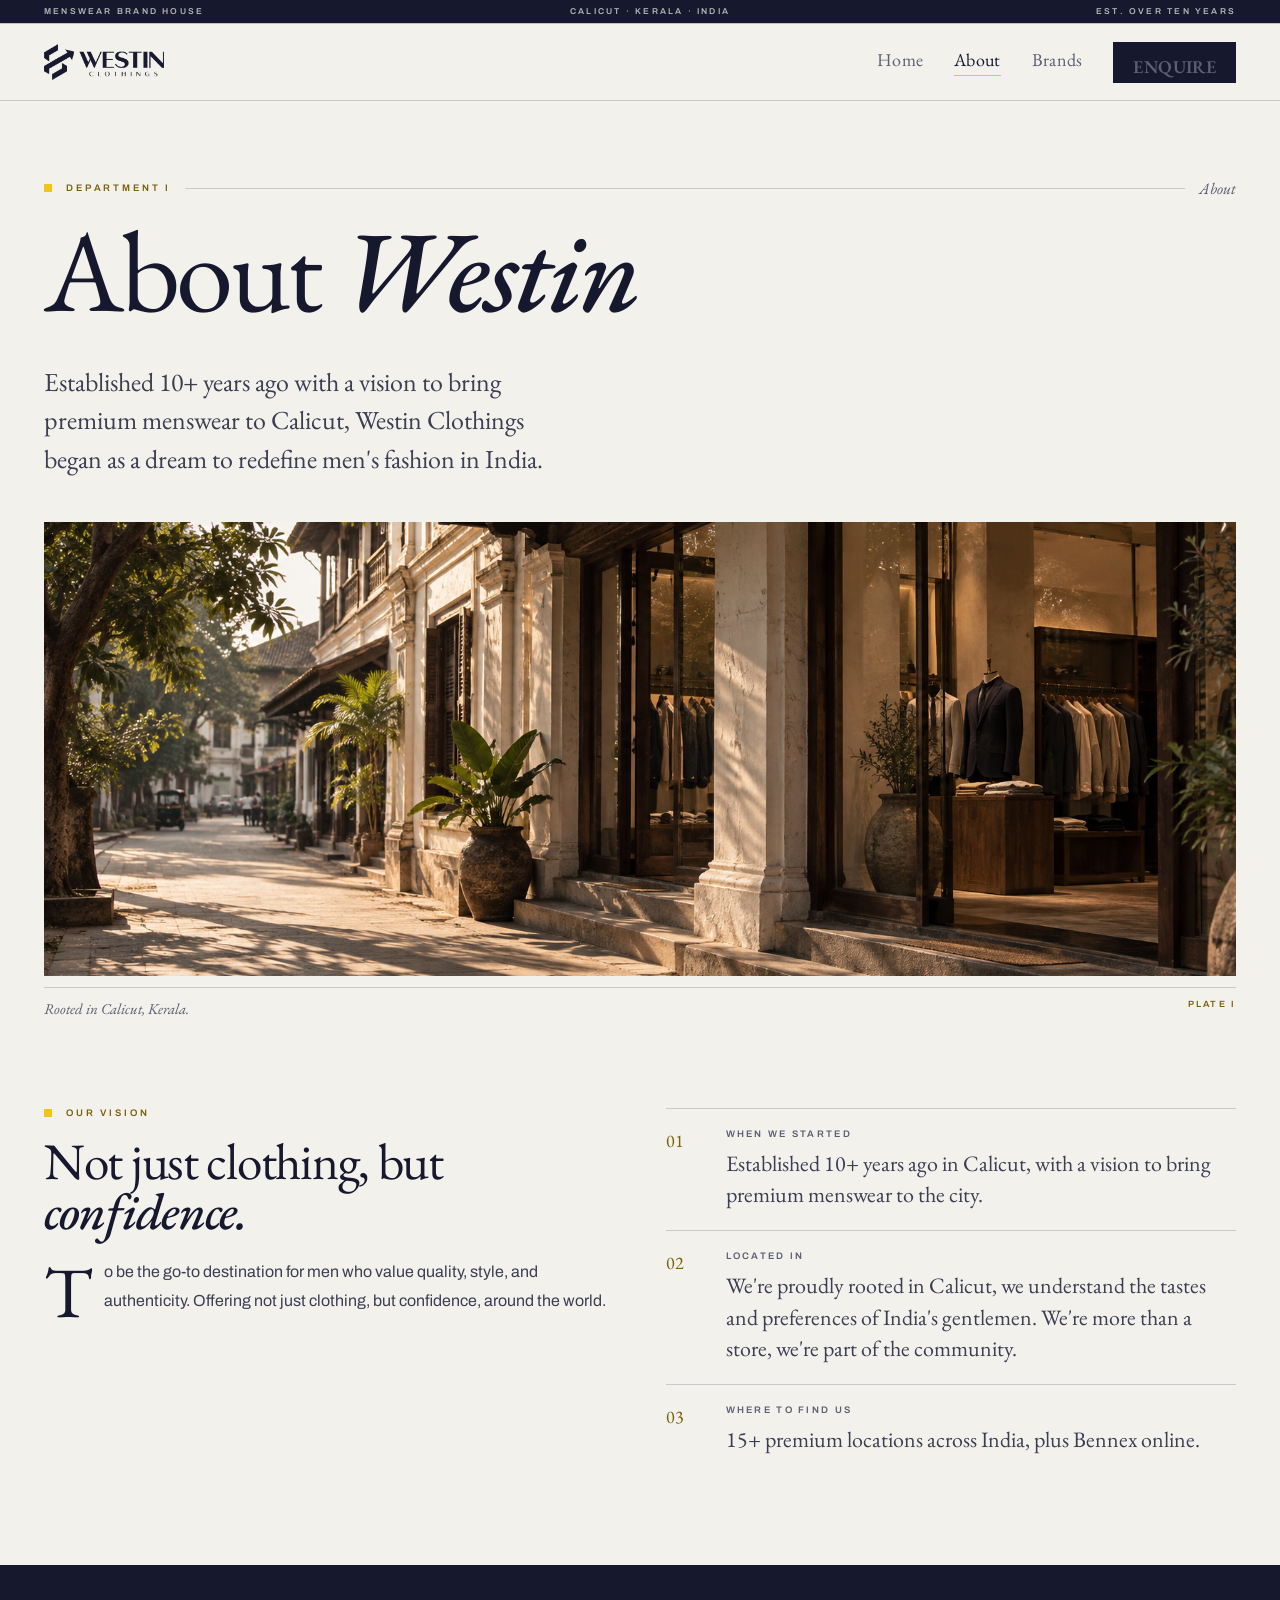
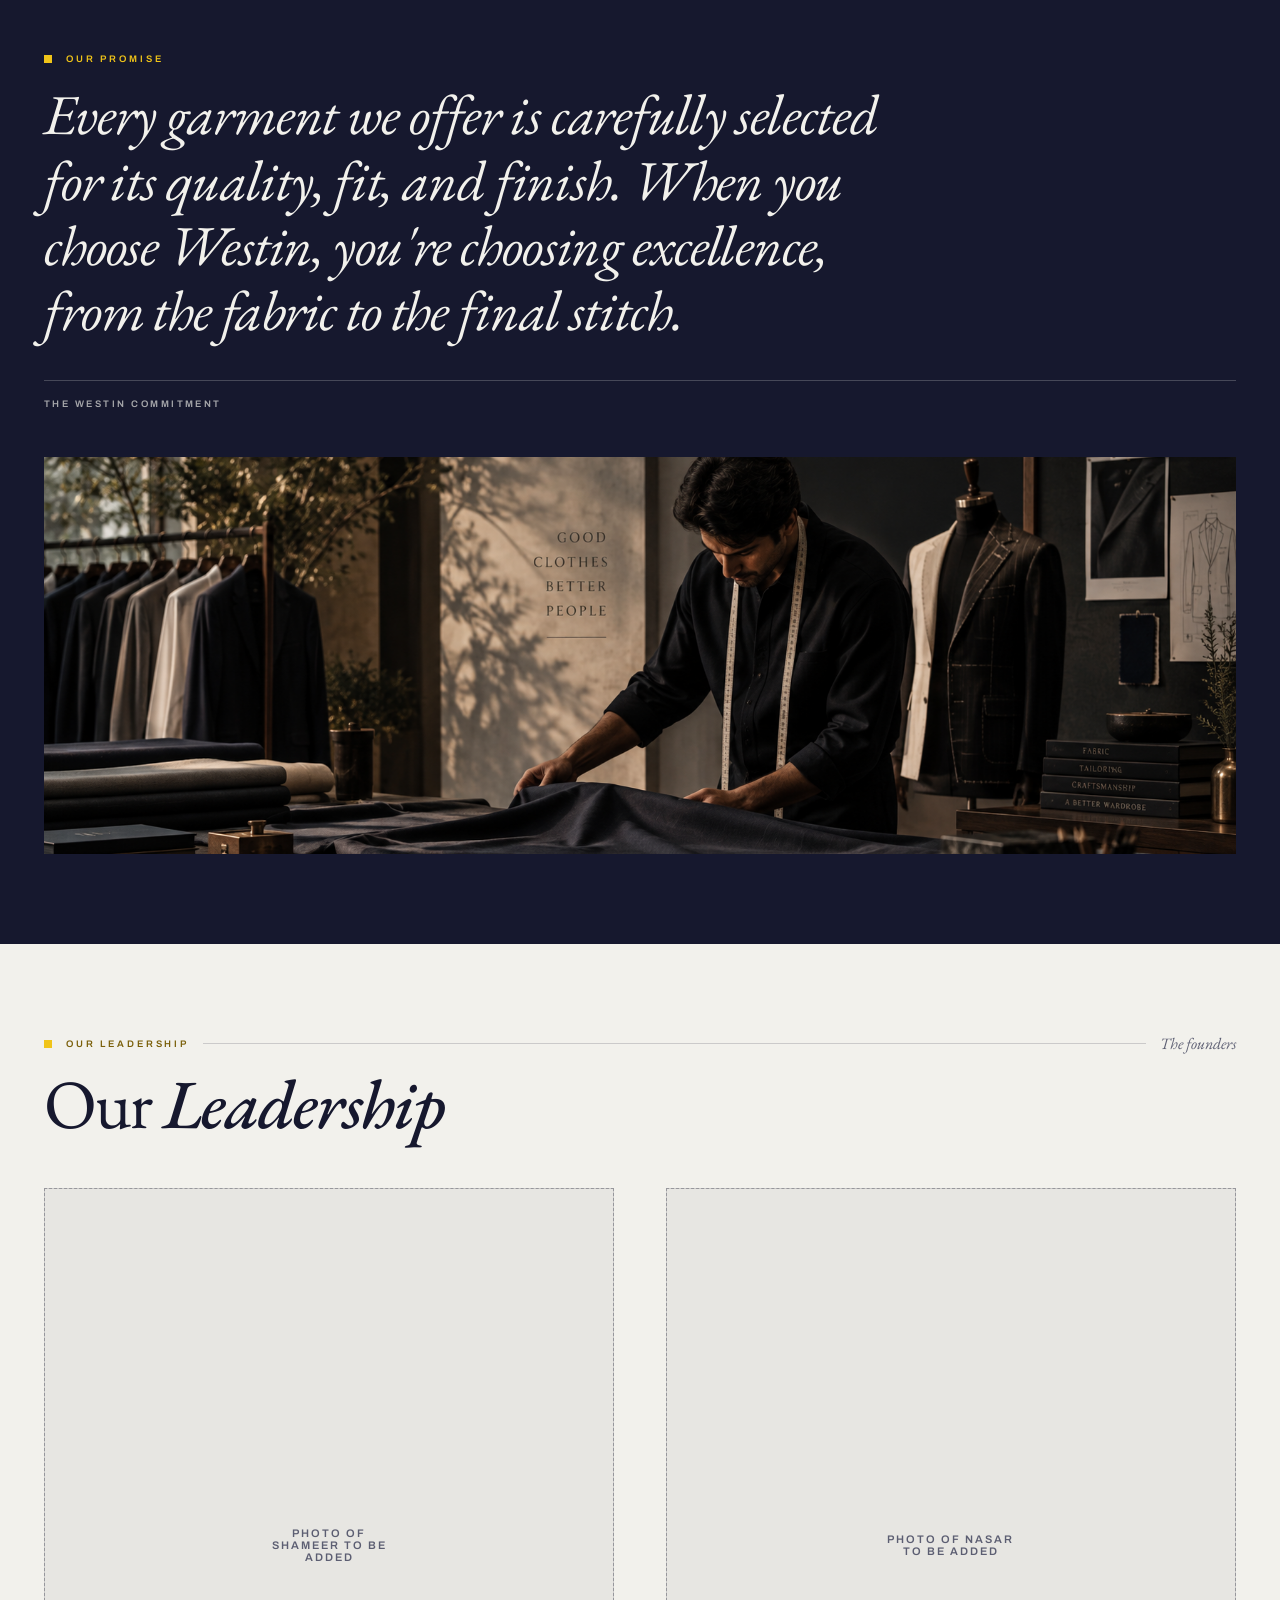
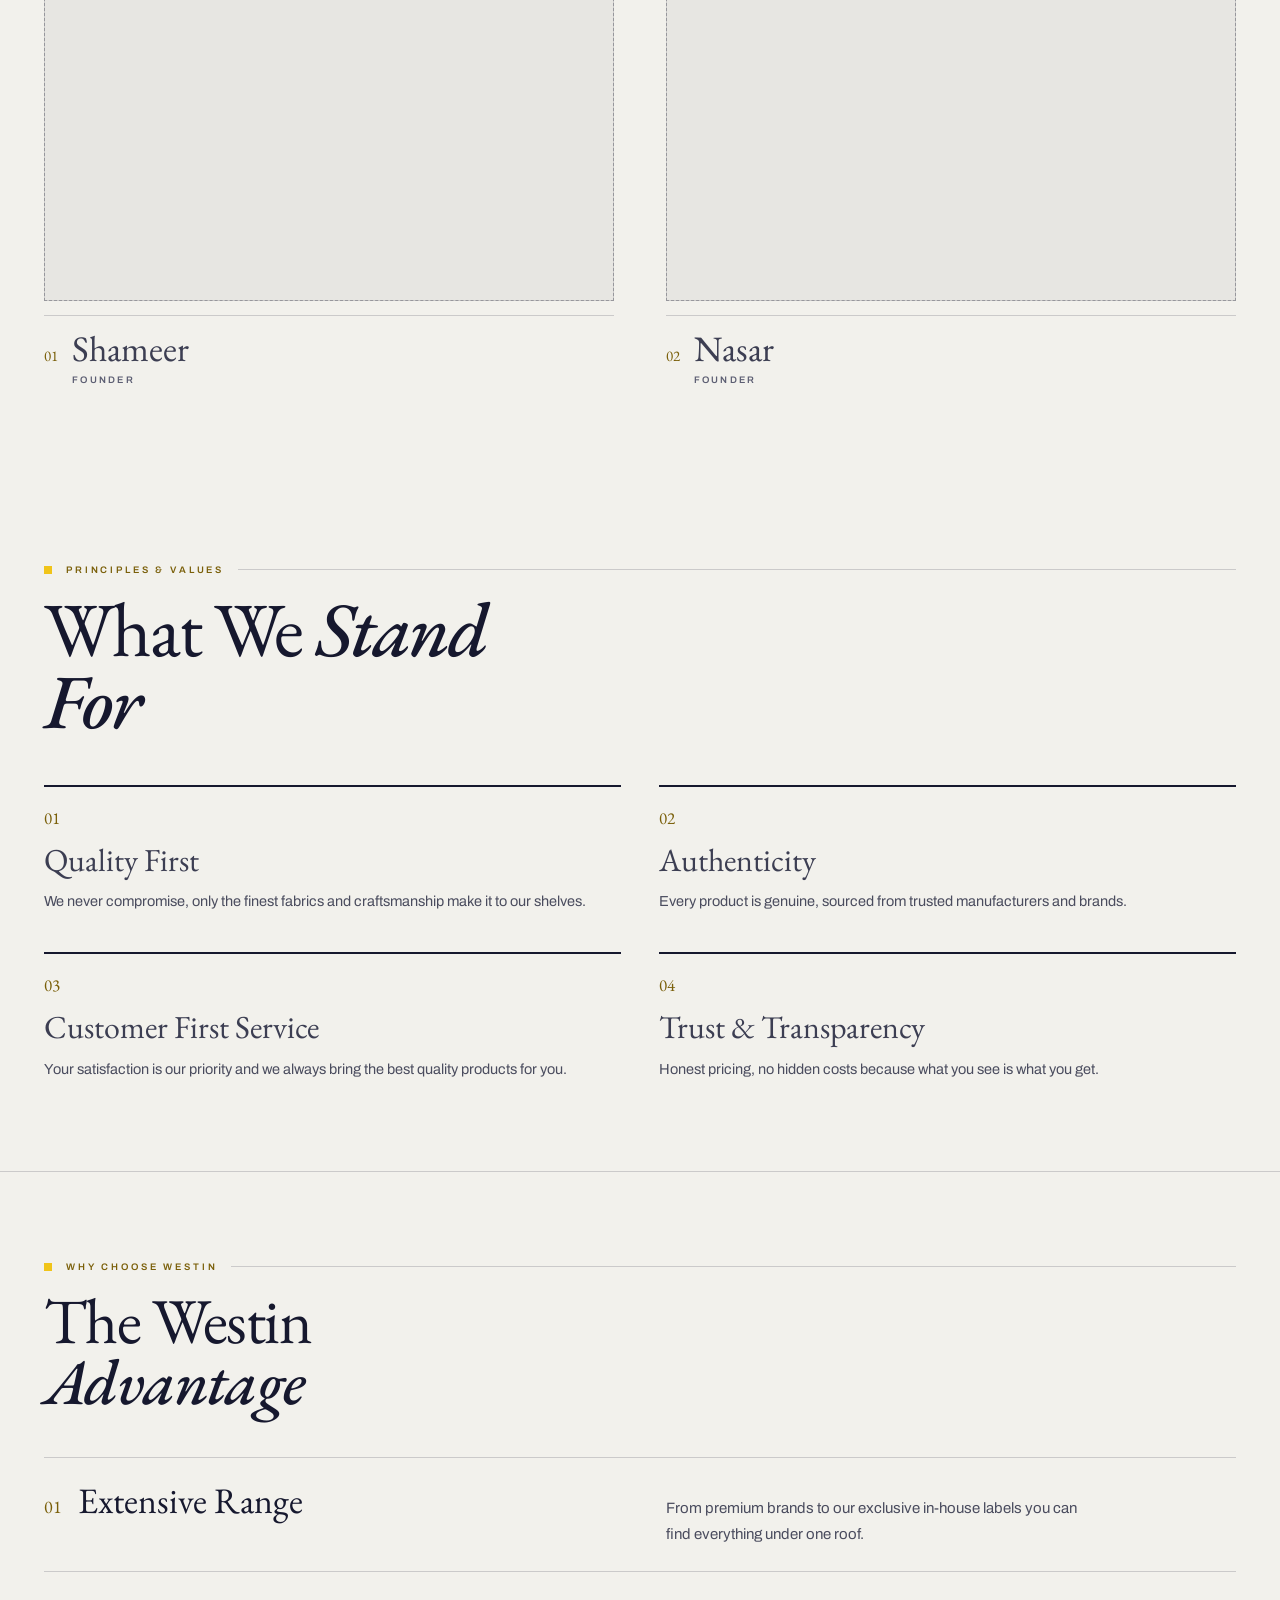
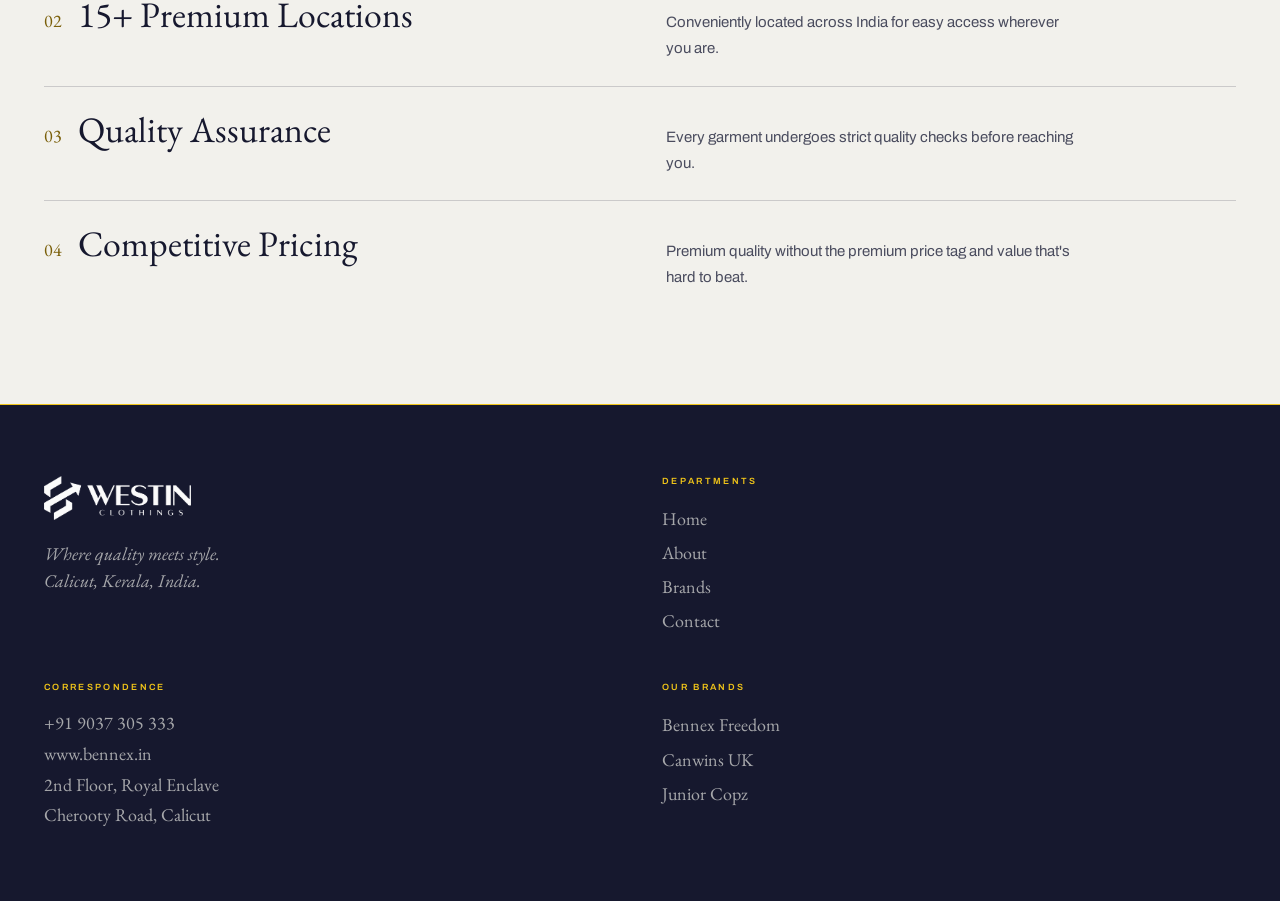
==== about.html @ 2c64628e "Remove duplicate Contact nav link and fix Enquire button alignment Contact and Enquire pointed to th" ====
<!DOCTYPE html>
<html lang="en">
<head>
<meta charset="utf-8">
<meta name="viewport" content="width=device-width, initial-scale=1">
<title>About Westin Clothings — Ten Years of Premium Menswear in Calicut</title>
<meta name="description" content="Established over ten years ago in Calicut, Westin Clothings brings premium menswear to India — our vision, our promise and the principles we stand for.">
<meta name="robots" content="index, follow">
<meta name="author" content="Westin Clothings">
<meta name="theme-color" content="#16182E">
<link rel="canonical" href="https://www.westinclothings.com/about.html">
<meta property="og:type" content="website">
<meta property="og:site_name" content="Westin Clothings">
<meta property="og:title" content="About Westin Clothings — Ten Years of Premium Menswear in Calicut">
<meta property="og:description" content="Established over ten years ago in Calicut, Westin Clothings brings premium menswear to India — our vision, our promise and the principles we stand for.">
<meta property="og:image" content="assets/about-hero-storefront.png">
<meta property="og:image:alt" content="The Westin Clothings storefront in Calicut">
<meta property="og:url" content="https://www.westinclothings.com/about.html">
<meta property="og:locale" content="en_IN">
<meta name="twitter:card" content="summary_large_image">
<meta name="twitter:title" content="About Westin Clothings — Ten Years of Premium Menswear in Calicut">
<meta name="twitter:description" content="Established over ten years ago in Calicut, Westin Clothings brings premium menswear to India — our vision, our promise and the principles we stand for.">
<meta name="twitter:image" content="assets/about-hero-storefront.png">
<script type="application/ld+json">
{
  "@context": "https://schema.org",
  "@type": "Organization",
  "name": "Westin Clothings",
  "description": "Menswear brand house in Calicut, Kerala. Distributes renowned labels and designs its own in-house brands, sold through premium retail counters across India.",
  "slogan": "Where quality meets style.",
  "url": "https://www.westinclothings.com/",
  "telephone": "+91-9037-305-333",
  "areaServed": "IN",
  "address": [
    {
      "@type": "PostalAddress",
      "streetAddress": "2nd Floor, Royal Enclave, Kurial Line, Cherooty Road",
      "addressLocality": "Calicut",
      "addressRegion": "Kerala",
      "addressCountry": "IN"
    },
    {
      "@type": "PostalAddress",
      "streetAddress": "Bennex club inc, Master mind 3, Royal palm, Arey colony",
      "addressLocality": "Mumbai",
      "addressCountry": "IN"
    }
  ],
  "brand": [
    { "@type": "Brand", "name": "Bennex Freedom" },
    { "@type": "Brand", "name": "Canwins UK" },
    { "@type": "Brand", "name": "Junior Copz" }
  ],
  "sameAs": ["https://www.bennex.in"]
}
</script>
<link rel="preconnect" href="https://fonts.googleapis.com">
<link rel="preconnect" href="https://fonts.gstatic.com" crossorigin>
<link href="https://fonts.googleapis.com/css2?family=EB+Garamond:ital,wght@0,400;0,500;0,600;1,400;1,500&family=Archivo:wght@400;500;600&display=swap" rel="stylesheet">
<link rel="stylesheet" href="css/style.css">
</head>
<body>

<header class="site-header">
  <div class="runhead">
    <div class="runhead-row">
      <span>Menswear Brand House</span>
      <span class="runhead-second">Calicut · Kerala · India</span>
      <span class="runhead-third">Est. Over Ten Years</span>
    </div>
  </div>
  <div class="nav-row">
    <a class="brand-mark" href="index.html" aria-label="Westin Clothings home">
      <img src="assets/westin-logo-lockup-navy.png" alt="Westin Clothings">
    </a>
    <nav class="nav-wide" aria-label="Primary">
      <a href="index.html">Home</a>
      <a href="about.html" aria-current="page">About</a>
      <a href="brands.html">Brands</a>
      <a class="btn-enquire" href="contact.html">Enquire</a>
    </nav>
    <button class="nav-toggle" aria-label="Open menu" aria-expanded="false">
      <span></span><span></span><span></span>
    </button>
  </div>
  <nav class="nav-panel" aria-label="Mobile" hidden>
    <a href="index.html">Home</a>
    <a href="about.html" aria-current="page">About</a>
    <a href="brands.html">Brands</a>
    <a class="btn-enquire" href="contact.html">Enquire</a>
  </nav>
</header>

<main>

  <div class="section section--tight-top">
    <div class="eyebrow"><span class="sq"></span><span class="label">Department I</span><span class="rule"></span><span class="folio" data-folio="1">About</span></div>
    <h1 style="font-size: clamp(44px,9vw,128px); line-height: 0.92; letter-spacing: -0.03em; margin-bottom: clamp(24px,3.5vw,40px); max-width: 13ch;">About <em>Westin</em></h1>
    <p class="deck">Established 10+ years ago with a vision to bring premium menswear to Calicut, Westin Clothings began as a dream to redefine men's fashion in India.</p>
  </div>

  <div style="padding: 0 var(--pad);">
    <div style="max-width: var(--max); margin: 0 auto;">
      <div class="plate-figure" style="aspect-ratio: 21 / 8; box-shadow: inset 0 0 0 1px var(--rule-soft);">
        <img src="assets/about-hero-storefront.png" alt="Westin Clothings storefront, Calicut">
      </div>
      <div style="display: flex; justify-content: space-between; gap: 20px; padding-top: 11px; border-top: 1px solid var(--rule); margin-top: 11px;">
        <div style="font-family: var(--serif); font-style: italic; font-size: 15px; color: var(--muted);">Rooted in Calicut, Kerala.</div>
        <div style="font-size: 9px; font-weight: 600; letter-spacing: 0.24em; text-transform: uppercase; color: var(--eyebrow); white-space: nowrap;">Plate I</div>
      </div>
    </div>
  </div>

  <div class="section">
    <div class="grid-2">
      <div>
        <div class="eyebrow"><span class="sq"></span><span class="label">Our vision</span></div>
        <h2 style="font-size: clamp(30px,4vw,54px); line-height: 0.98; letter-spacing: -0.025em; margin-bottom: 22px; max-width: 18ch;">Not just clothing, but <em>confidence.</em></h2>
        <div class="dropcap">
          <p style="margin-bottom: 0;"><span class="cap">T</span>o be the go-to destination for men who value quality, style, and authenticity. Offering not just clothing, but confidence, around the world.</p>
        </div>
      </div>
      <div>
        <div style="display: grid; grid-template-columns: 44px 1fr; gap: 16px; align-items: start; padding: 20px 0; border-top: 1px solid var(--rule);">
          <div style="font-family: var(--serif); font-size: 18px; color: var(--eyebrow);">01</div>
          <div>
            <div style="font-size: 9.5px; font-weight: 600; letter-spacing: 0.24em; text-transform: uppercase; color: var(--muted); margin-bottom: 9px;">When we started</div>
            <div style="font-family: var(--serif); font-size: clamp(18px,1.9vw,22px); line-height: 1.42;">Established 10+ years ago in Calicut, with a vision to bring premium menswear to the city.</div>
          </div>
        </div>
        <div style="display: grid; grid-template-columns: 44px 1fr; gap: 16px; align-items: start; padding: 20px 0; border-top: 1px solid var(--rule);">
          <div style="font-family: var(--serif); font-size: 18px; color: var(--eyebrow);">02</div>
          <div>
            <div style="font-size: 9.5px; font-weight: 600; letter-spacing: 0.24em; text-transform: uppercase; color: var(--muted); margin-bottom: 9px;">Located in</div>
            <div style="font-family: var(--serif); font-size: clamp(18px,1.9vw,22px); line-height: 1.42;">We're proudly rooted in Calicut, we understand the tastes and preferences of India's gentlemen. We're more than a store, we're part of the community.</div>
          </div>
        </div>
        <div style="display: grid; grid-template-columns: 44px 1fr; gap: 16px; align-items: start; padding: 20px 0; border-top: 1px solid var(--rule);">
          <div style="font-family: var(--serif); font-size: 18px; color: var(--eyebrow);">03</div>
          <div>
            <div style="font-size: 9.5px; font-weight: 600; letter-spacing: 0.24em; text-transform: uppercase; color: var(--muted); margin-bottom: 9px;">Where to find us</div>
            <div style="font-family: var(--serif); font-size: clamp(18px,1.9vw,22px); line-height: 1.42;">15+ premium locations across India, plus Bennex online.</div>
          </div>
        </div>
      </div>
    </div>
  </div>

  <div class="band--dark">
    <div class="section">
      <div class="eyebrow"><span class="sq"></span><span class="label on-navy">Our promise</span></div>
      <blockquote style="font-family: var(--serif); font-weight: 400; font-style: italic; font-size: clamp(26px,4.4vw,60px); line-height: 1.16; letter-spacing: -0.02em; color: var(--on-navy); margin: 0; max-width: 32ch;">Every garment we offer is carefully selected for its quality, fit, and finish. When you choose Westin, you're choosing excellence, from the fabric to the final stitch.</blockquote>
      <div style="font-size: 9.5px; font-weight: 600; letter-spacing: 0.26em; text-transform: uppercase; color: var(--on-navy-soft); margin-top: clamp(24px,3vw,36px); padding-top: 18px; border-top: 1px solid var(--on-navy-rule);">The Westin Commitment</div>
      <div class="wide-figure" style="aspect-ratio: 24 / 8; margin-top: clamp(30px,4vw,48px);">
        <img src="assets/about-promise-tailor.png" alt="Fabric being selected at the cutting table">
      </div>
    </div>
  </div>

  <div class="section">
    <div class="eyebrow"><span class="sq"></span><span class="label">Our leadership</span><span class="rule"></span><span class="folio" data-folio="1">The founders</span></div>
    <h2 style="font-size: clamp(34px,5.4vw,78px); line-height: 0.94; letter-spacing: -0.025em; margin-bottom: clamp(30px,4vw,52px); max-width: 16ch;">Our <em>Leadership</em></h2>
    <div class="grid-2" style="grid-template-columns: repeat(auto-fit, minmax(min(100%, max(260px, 45%)), 1fr));">
      <div>
        <div class="portrait-figure">
          <div class="photo-placeholder"><span>Photo of Shameer to be added</span></div>
        </div>
        <div style="display: flex; align-items: baseline; gap: 14px; padding-top: 14px; border-top: 1px solid var(--rule); margin-top: 14px;">
          <div style="font-family: var(--serif); font-size: 15px; color: var(--eyebrow);">01</div>
          <div>
            <div style="font-family: var(--serif); font-size: clamp(26px,2.8vw,36px); line-height: 1.06;">Shameer</div>
            <div style="font-size: 9.5px; font-weight: 600; letter-spacing: 0.24em; text-transform: uppercase; color: var(--muted); margin-top: 7px;">Founder</div>
          </div>
        </div>
      </div>
      <div>
        <div class="portrait-figure">
          <div class="photo-placeholder"><span>Photo of Nasar to be added</span></div>
        </div>
        <div style="display: flex; align-items: baseline; gap: 14px; padding-top: 14px; border-top: 1px solid var(--rule); margin-top: 14px;">
          <div style="font-family: var(--serif); font-size: 15px; color: var(--eyebrow);">02</div>
          <div>
            <div style="font-family: var(--serif); font-size: clamp(26px,2.8vw,36px); line-height: 1.06;">Nasar</div>
            <div style="font-size: 9.5px; font-weight: 600; letter-spacing: 0.24em; text-transform: uppercase; color: var(--muted); margin-top: 7px;">Founder</div>
          </div>
        </div>
      </div>
    </div>
  </div>

  <div class="section">
    <div class="eyebrow"><span class="sq"></span><span class="label">Principles &amp; values</span><span class="rule"></span></div>
    <h2 style="font-size: clamp(36px,6vw,88px); line-height: 0.94; letter-spacing: -0.025em; margin-bottom: clamp(28px,4vw,48px); max-width: 14ch;">What We <em>Stand For</em></h2>
    <div class="grid-2" style="grid-template-columns: repeat(auto-fit, minmax(min(100%, max(240px, 45%)), 1fr)); gap: clamp(24px,3vw,48px);">
      <div style="border-top: 2px solid var(--navy); padding-top: 20px;">
        <div style="font-family: var(--serif); font-size: 17px; color: var(--eyebrow); margin-bottom: 14px;">01</div>
        <div style="font-family: var(--serif); font-size: clamp(24px,2.6vw,32px); line-height: 1.1; margin-bottom: 11px;">Quality First</div>
        <div style="font-size: 14.5px; line-height: 1.72; color: var(--ink-soft);">We never compromise, only the finest fabrics and craftsmanship make it to our shelves.</div>
      </div>
      <div style="border-top: 2px solid var(--navy); padding-top: 20px;">
        <div style="font-family: var(--serif); font-size: 17px; color: var(--eyebrow); margin-bottom: 14px;">02</div>
        <div style="font-family: var(--serif); font-size: clamp(24px,2.6vw,32px); line-height: 1.1; margin-bottom: 11px;">Authenticity</div>
        <div style="font-size: 14.5px; line-height: 1.72; color: var(--ink-soft);">Every product is genuine, sourced from trusted manufacturers and brands.</div>
      </div>
      <div style="border-top: 2px solid var(--navy); padding-top: 20px;">
        <div style="font-family: var(--serif); font-size: 17px; color: var(--eyebrow); margin-bottom: 14px;">03</div>
        <div style="font-family: var(--serif); font-size: clamp(24px,2.6vw,32px); line-height: 1.1; margin-bottom: 11px;">Customer First Service</div>
        <div style="font-size: 14.5px; line-height: 1.72; color: var(--ink-soft);">Your satisfaction is our priority and we always bring the best quality products for you.</div>
      </div>
      <div style="border-top: 2px solid var(--navy); padding-top: 20px;">
        <div style="font-family: var(--serif); font-size: 17px; color: var(--eyebrow); margin-bottom: 14px;">04</div>
        <div style="font-family: var(--serif); font-size: clamp(24px,2.6vw,32px); line-height: 1.1; margin-bottom: 11px;">Trust &amp; Transparency</div>
        <div style="font-size: 14.5px; line-height: 1.72; color: var(--ink-soft);">Honest pricing, no hidden costs because what you see is what you get.</div>
      </div>
    </div>
  </div>

  <div class="section--rule-top">
    <div class="section">
      <div class="eyebrow"><span class="sq"></span><span class="label">Why choose Westin</span><span class="rule"></span></div>
      <h2 style="font-size: clamp(32px,5vw,70px); line-height: 0.96; letter-spacing: -0.025em; margin-bottom: clamp(26px,3.5vw,44px); max-width: 16ch;">The Westin <em>Advantage</em></h2>
      <div class="spec-row">
        <div class="head"><div class="n">01</div><div class="title">Extensive Range</div></div>
        <div class="desc">From premium brands to our exclusive in-house labels you can find everything under one roof.</div>
      </div>
      <div class="spec-row">
        <div class="head"><div class="n">02</div><div class="title">15+ Premium Locations</div></div>
        <div class="desc">Conveniently located across India for easy access wherever you are.</div>
      </div>
      <div class="spec-row">
        <div class="head"><div class="n">03</div><div class="title">Quality Assurance</div></div>
        <div class="desc">Every garment undergoes strict quality checks before reaching you.</div>
      </div>
      <div class="spec-row">
        <div class="head"><div class="n">04</div><div class="title">Competitive Pricing</div></div>
        <div class="desc">Premium quality without the premium price tag and value that's hard to beat.</div>
      </div>
    </div>
  </div>

</main>

<footer class="site-footer">
  <div class="footer-grid">
    <div>
      <img src="assets/westin-logo-lockup-white.png" alt="Westin Clothings">
      <div class="footer-tagline">Where quality meets style.<br>Calicut, Kerala, India.</div>
    </div>
    <div>
      <div class="footer-heading">Departments</div>
      <nav>
        <a href="index.html">Home</a>
        <a href="about.html">About</a>
        <a href="brands.html">Brands</a>
        <a href="contact.html">Contact</a>
      </nav>
    </div>
    <div>
      <div class="footer-heading">Correspondence</div>
      <div class="footer-correspondence">+91 9037 305 333<br><a href="https://www.bennex.in" target="_blank" rel="noopener">www.bennex.in</a><br>2nd Floor, Royal Enclave<br>Cherooty Road, Calicut</div>
    </div>
    <div>
      <div class="footer-heading">Our brands</div>
      <div class="footer-brands">Bennex Freedom<br>Canwins UK<br>Junior Copz</div>
    </div>
  </div>
</footer>

<script src="js/main.js"></script>
</body>
</html>
---- css/style.css ----
/* Westin Clothings — B2B site stylesheet
   Editorial magazine system: EB Garamond display / Archivo body,
   navy + paper stock, gold hairlines, roman index numerals. */

:root {
  --navy: #16182E;
  --navy-2: #14163F;
  --gold: #F0C419;
  --gold-hover: #FFD84D;
  --eyebrow: #7A5F09;
  --muted: #5C5E72;
  --ink: #3C3E52;
  --ink-soft: #4A4C5E;
  --paper: #F2F1EC;
  --rule: rgba(22, 24, 46, 0.18);
  --rule-soft: rgba(22, 24, 46, 0.14);
  --rule-strong: rgba(22, 24, 46, 0.28);
  --on-navy: #F2F1EC;
  --on-navy-soft: rgba(242, 241, 236, 0.66);
  --on-navy-rule: rgba(242, 241, 236, 0.22);
  --serif: 'EB Garamond', Georgia, serif;
  --sans: Archivo, Helvetica, sans-serif;
  --max: 1280px;
  --pad: clamp(18px, 4vw, 44px);
}

*, *::before, *::after { box-sizing: border-box; }

html { scroll-behavior: smooth; }

body {
  margin: 0;
  background: var(--paper);
  color: var(--ink);
  font-family: var(--sans);
  -webkit-font-smoothing: antialiased;
  min-height: 100vh;
}

a { color: var(--navy); text-decoration: none; }
a:hover { color: var(--eyebrow); }
::selection { background: var(--gold); color: var(--navy); }

img { max-width: 100%; }

.wrap {
  max-width: var(--max);
  margin: 0 auto;
  padding-left: var(--pad);
  padding-right: var(--pad);
}

/* ---------- Motion: baseline is the settled layout; motion is opt-in
   via a class, transform-only, so a failed/frozen animation never hides
   or displaces content. ---------- */
@keyframes westinRiseIn { from { transform: translateY(20px); } }
@keyframes westinPlateIn { from { transform: translateY(32px); } }
@media (prefers-reduced-motion: no-preference) {
  .wx-rise { animation: westinRiseIn 860ms cubic-bezier(0.22, 0.61, 0.28, 1); }
  .wx-plate { animation: westinPlateIn 1150ms cubic-bezier(0.22, 0.61, 0.28, 1); }
}

/* ---------- Header ---------- */
.site-header {
  position: sticky;
  top: 0;
  z-index: 50;
  background: var(--paper);
  border-bottom: 1px solid var(--rule);
}

.runhead {
  border-bottom: 1px solid var(--gold);
  background: var(--navy);
}
.runhead-row {
  max-width: var(--max);
  margin: 0 auto;
  padding: 7px var(--pad);
  display: flex;
  gap: 18px;
  justify-content: space-between;
  font-size: 8.5px;
  font-weight: 600;
  letter-spacing: 0.26em;
  text-transform: uppercase;
  color: rgba(242, 241, 236, 0.72);
  overflow: hidden;
}
.runhead-row span { white-space: nowrap; }
@media (max-width: 999px) { .runhead-third { display: none !important; } }
@media (max-width: 719px) { .runhead-second { display: none !important; } }

.nav-row {
  max-width: var(--max);
  margin: 0 auto;
  padding: 0 var(--pad);
  display: flex;
  align-items: center;
  justify-content: space-between;
  gap: 18px;
  min-height: 76px;
}

.brand-mark { display: flex; align-items: center; flex: none; }
.brand-mark img { height: clamp(28px, 3.6vw, 36px); width: auto; display: block; }

.nav-wide { display: flex; align-items: center; gap: clamp(16px, 2.4vw, 34px); }
.nav-wide a {
  font-family: var(--serif);
  font-size: 18px;
  letter-spacing: 0.02em;
  white-space: nowrap;
  padding-bottom: 4px;
  color: var(--muted);
  border-bottom: 1px solid transparent;
}
.nav-wide a:hover { color: var(--eyebrow); }
.nav-wide a[aria-current="page"] { color: var(--navy); border-bottom-color: var(--gold); }

.btn-enquire {
  font-size: 9.5px;
  font-weight: 600;
  letter-spacing: 0.24em;
  text-transform: uppercase;
  background: var(--navy);
  color: var(--on-navy);
  padding: 13px 20px;
  white-space: nowrap;
  display: inline-block;
}
.btn-enquire:hover { background: var(--navy-2); color: var(--on-navy); }
.nav-wide a.btn-enquire[aria-current="page"],
.nav-panel a.btn-enquire[aria-current="page"] { color: var(--on-navy); border-bottom-color: transparent; }

.nav-toggle {
  display: none;
  flex-direction: column;
  justify-content: center;
  gap: 6px;
  width: 46px;
  height: 46px;
  align-items: flex-end;
  flex: none;
  background: none;
  border: 0;
  cursor: pointer;
  padding: 0;
}
.nav-toggle span { display: block; height: 1px; background: var(--navy); }
.nav-toggle span:first-child { width: 26px; }
.nav-toggle span:nth-child(2) { width: 26px; }
.nav-toggle span:last-child { width: 15px; background: #C9A227; }

.nav-panel { border-top: 1px solid var(--rule-soft); padding: 6px var(--pad) 22px; }
.nav-panel a {
  display: block;
  font-family: var(--serif);
  font-size: 24px;
  padding: 15px 0;
  border-bottom: 1px solid var(--rule-soft);
  color: var(--muted);
}
.nav-panel a[aria-current="page"] { color: var(--navy); }
.nav-panel .btn-enquire { text-align: center; padding: 17px; margin-top: 20px; width: 100%; }
.nav-panel[hidden] { display: none; }

@media (max-width: 899px) { .nav-wide { display: none !important; } }
@media (min-width: 900px) { .nav-toggle { display: none !important; } .nav-panel { display: none !important; } }
@media (max-width: 899px) { .nav-toggle { display: flex; } }

/* ---------- Eyebrow labels ---------- */
.eyebrow {
  display: flex;
  align-items: center;
  gap: 14px;
  margin-bottom: 18px;
}
.eyebrow .sq {
  width: 8px;
  height: 8px;
  background: var(--gold);
  flex: none;
}
.eyebrow .label {
  font-size: 9.5px;
  font-weight: 600;
  letter-spacing: 0.3em;
  text-transform: uppercase;
  white-space: nowrap;
  color: var(--eyebrow);
}
.eyebrow .label.on-navy { color: var(--gold); }
.eyebrow .rule { height: 1px; flex: 1; background: var(--rule); }
.eyebrow .rule.on-navy { background: var(--on-navy-rule); }
.eyebrow .folio {
  font-family: var(--serif);
  font-style: italic;
  font-size: 16px;
  color: var(--muted);
}
@media (max-width: 559px) { .eyebrow .folio { display: none !important; } }

/* ---------- Section headings ---------- */
h1, h2, h3 { font-family: var(--serif); font-weight: 400; margin: 0; color: var(--navy); }
h1 em, h2 em, h3 em { font-style: italic; font-weight: 500; }
h2.on-navy, h1.on-navy { color: var(--on-navy); }

.deck {
  font-family: var(--serif);
  font-size: clamp(19px, 2.1vw, 26px);
  line-height: 1.48;
  color: var(--ink);
  margin: 0;
  max-width: 42ch;
}

/* ---------- Hero (home) ---------- */
.hero {
  position: relative;
  background: var(--navy);
  min-height: min(84vh, 760px);
  display: flex;
  align-items: center;
  justify-content: center;
  overflow: hidden;
}
.hero img {
  position: absolute;
  inset: 0;
  width: 100%;
  height: 100%;
  object-fit: cover;
  display: block;
}
.hero::after {
  content: "";
  position: absolute;
  inset: 0;
  pointer-events: none;
  background: linear-gradient(180deg, rgba(22, 24, 46, 0.5) 0%, rgba(22, 24, 46, 0.3) 45%, rgba(22, 24, 46, 0.72) 100%);
}
.hero-copy {
  position: relative;
  z-index: 1;
  width: 100%;
  max-width: var(--max);
  margin: 0 auto;
  padding: clamp(90px, 13vw, 170px) clamp(18px, 5vw, 64px);
}
.hero-copy h1 {
  font-size: clamp(42px, 7.6vw, 112px);
  line-height: 1.0;
  letter-spacing: -0.02em;
  color: var(--on-navy);
  margin: 0 auto;
  max-width: 17ch;
  text-align: center;
  text-wrap: balance;
}

.plate-caption {
  max-width: var(--max);
  margin: 0 auto;
  padding: 12px var(--pad) 0;
  display: flex;
  justify-content: space-between;
  gap: 20px;
}
.plate-caption .cap {
  font-family: var(--serif);
  font-style: italic;
  font-size: 15px;
  color: var(--muted);
}
.plate-caption .plate {
  font-size: 9px;
  font-weight: 600;
  letter-spacing: 0.24em;
  text-transform: uppercase;
  color: var(--eyebrow);
  white-space: nowrap;
}

/* ---------- Generic two-column feature grid ---------- */
.grid-2 {
  display: grid;
  grid-template-columns: repeat(auto-fit, minmax(min(100%, max(280px, 45%)), 1fr));
  gap: clamp(26px, 4vw, 56px);
  align-items: start;
}
.grid-2--tight { gap: clamp(24px, 3vw, 40px); }

.section { padding: clamp(52px, 7vw, 100px) var(--pad); max-width: var(--max); margin: 0 auto; }
.section--tight-top { padding-top: clamp(40px, 6vw, 84px); padding-bottom: clamp(28px, 4vw, 44px); }
.section--rule-top { border-top: 1px solid var(--rule); }
.section--dark { background: var(--navy); }
.section--dark .section { }
.band--dark { background: var(--navy); }

/* ---------- Stat strip ---------- */
.stats {
  display: grid;
  grid-template-columns: repeat(auto-fit, minmax(min(100%, max(140px, 45%)), 1fr));
  gap: clamp(24px, 3vw, 40px);
  border-top: 2px solid var(--navy);
  border-bottom: 1px solid var(--rule);
  padding: clamp(26px, 3.5vw, 40px) 0;
}
.stat-value {
  font-family: var(--serif);
  font-weight: 400;
  font-size: clamp(46px, 6vw, 80px);
  line-height: 0.88;
  letter-spacing: -0.03em;
  color: var(--navy);
  margin-bottom: 14px;
}
.stat-label {
  font-size: 9.5px;
  font-weight: 600;
  letter-spacing: 0.24em;
  text-transform: uppercase;
  color: var(--muted);
  line-height: 1.6;
}

/* ---------- Contents index (home) ---------- */
.contents-grid { display: grid; grid-template-columns: minmax(0, 1fr); gap: clamp(26px, 4vw, 52px); align-items: start; }
@media (min-width: 860px) { .contents-grid { grid-template-columns: minmax(0, 1fr) minmax(0, 2fr); } }
.contents-intro-deck {
  font-family: var(--serif);
  font-style: italic;
  font-size: clamp(22px, 2.6vw, 32px);
  line-height: 1.24;
  color: var(--navy);
}
.contents-list { min-width: 0; }
.contents-item {
  display: grid;
  grid-template-columns: 46px 1fr auto;
  gap: 18px;
  align-items: baseline;
  padding: 18px 0;
  border-bottom: 1px solid var(--rule);
}
.contents-item:hover { background: rgba(240, 196, 25, 0.09); }
.contents-item .n { font-family: var(--serif); font-size: 17px; color: var(--eyebrow); }
.contents-item .title { font-family: var(--serif); font-size: clamp(22px, 2.4vw, 30px); line-height: 1.12; color: var(--navy); margin-bottom: 5px; }
.contents-item .desc { font-size: 13.5px; line-height: 1.6; color: var(--muted); max-width: 48ch; }
.contents-item .read { font-size: 9px; font-weight: 600; letter-spacing: 0.22em; text-transform: uppercase; color: var(--eyebrow); white-space: nowrap; }

/* ---------- Numbered rows (advantage / values / collections spec rows) ---------- */
.numbered-row {
  display: grid;
  grid-template-columns: 52px 1fr;
  gap: 16px;
  align-items: start;
  padding: 22px 0;
  border-top: 1px solid var(--on-navy-rule);
}
.numbered-row .n { font-family: var(--serif); font-size: 20px; color: var(--gold); }
.numbered-row .title { font-family: var(--serif); font-size: clamp(22px, 2.4vw, 29px); line-height: 1.14; color: var(--on-navy); margin-bottom: 7px; }
.numbered-row .desc { font-size: 14.5px; line-height: 1.7; color: var(--on-navy-soft); }

.plate-figure {
  position: relative;
  aspect-ratio: 4 / 5;
  min-height: 280px;
  box-shadow: inset 0 0 0 1px var(--on-navy-rule);
  overflow: hidden;
}
.plate-figure img { position: absolute; inset: 0; width: 100%; height: 100%; object-fit: cover; display: block; }
.plate-figure-cap {
  font-family: var(--serif);
  font-style: italic;
  font-size: 15px;
  color: var(--on-navy-soft);
  padding-top: 11px;
  border-top: 1px solid var(--on-navy-rule);
  margin-top: 11px;
}

/* ---------- Collections cards ---------- */
.collections-grid {
  display: grid;
  grid-template-columns: repeat(auto-fit, minmax(min(100%, max(230px, 45%)), 1fr));
  gap: clamp(24px, 3vw, 44px);
}
.collection-card figure {
  position: relative;
  aspect-ratio: 3 / 4;
  box-shadow: inset 0 0 0 1px var(--rule-soft);
  overflow: hidden;
  margin: 0;
}
.collection-card img { position: absolute; inset: 0; width: 100%; height: 100%; object-fit: cover; display: block; }
.collection-card .body {
  display: flex;
  align-items: baseline;
  gap: 12px;
  padding-top: 13px;
  border-top: 1px solid var(--rule);
  margin-top: 13px;
}
.collection-card .n { font-family: var(--serif); font-size: 15px; color: var(--eyebrow); }
.collection-card .title { font-family: var(--serif); font-size: clamp(21px, 2.2vw, 27px); line-height: 1.12; color: var(--navy); margin-bottom: 6px; }
.collection-card .desc { font-size: 13.5px; line-height: 1.65; color: var(--muted); }

/* Collections spec rows (Brands page) */
.spec-row {
  display: grid;
  grid-template-columns: repeat(auto-fit, minmax(min(100%, max(220px, 40%)), 1fr));
  gap: 12px clamp(24px, 4vw, 56px);
  align-items: baseline;
  padding: 24px 0;
  border-top: 1px solid var(--rule);
}
.spec-row .head { display: flex; align-items: baseline; gap: 16px; }
.spec-row .n { font-family: var(--serif); font-size: 18px; color: var(--eyebrow); }
.spec-row .title { font-family: var(--serif); font-size: clamp(24px, 2.8vw, 36px); line-height: 1.08; color: var(--navy); }
.spec-row .desc { font-size: 15px; line-height: 1.75; color: var(--ink-soft); max-width: 46ch; }

/* ---------- Own brands (Home) ---------- */
.dropcap p { font-size: 16px; line-height: 1.8; color: var(--ink); margin: 0 0 20px; }
.dropcap .cap {
  float: left;
  font-family: var(--serif);
  font-size: 72px;
  line-height: 0.76;
  padding: 6px 12px 0 0;
  color: var(--navy);
}
.rule-left { border-left: 1px solid var(--rule); padding-left: clamp(20px, 3vw, 34px); }
.rule-left.on-navy { border-left-color: var(--on-navy-rule); }
.kicker { font-size: 9.5px; font-weight: 600; letter-spacing: 0.24em; text-transform: uppercase; color: var(--muted); margin-bottom: 20px; }
.kicker.on-navy { color: var(--on-navy-soft); }
.why-row { font-family: var(--serif); font-size: clamp(19px, 2vw, 24px); line-height: 1.3; color: var(--navy); padding: 15px 0; border-bottom: 1px solid var(--rule-soft); }
.why-row.on-navy { color: var(--on-navy); border-top: 1px solid var(--on-navy-rule); border-bottom: 0; padding: 19px 0; font-size: clamp(20px, 2.2vw, 27px); line-height: 1.28; }

.own-brand-strip {
  display: grid;
  grid-template-columns: repeat(auto-fit, minmax(min(100%, max(130px, 30%)), 1fr));
  gap: 1px;
  background: var(--rule);
}
.own-brand-cell { background: var(--paper); padding: 22px 16px 24px; text-align: center; }
.own-brand-cell .logo { height: 58px; margin-bottom: 14px; display: flex; align-items: center; justify-content: center; }
.own-brand-cell .logo img { max-height: 100%; max-width: 100%; width: auto; height: auto; object-fit: contain; display: block; }
.own-brand-cell .name { font-family: var(--serif); font-size: clamp(19px, 2vw, 24px); letter-spacing: 0.04em; color: var(--navy); margin-bottom: 7px; }
.own-brand-cell .segment { font-size: 9px; font-weight: 600; letter-spacing: 0.24em; text-transform: uppercase; color: var(--eyebrow); }

/* ---------- Bennex e-commerce feature ---------- */
.wide-figure {
  position: relative;
  aspect-ratio: 16 / 9;
  min-height: 200px;
  box-shadow: inset 0 0 0 1px var(--on-navy-rule);
  overflow: hidden;
}
.wide-figure img { position: absolute; inset: 0; width: 100%; height: 100%; object-fit: cover; display: block; }
.btn-gold {
  background: var(--gold);
  color: var(--navy);
  font-size: 10.5px;
  font-weight: 600;
  letter-spacing: 0.24em;
  text-transform: uppercase;
  padding: 18px 32px;
  display: inline-block;
}
.btn-gold:hover { background: var(--gold-hover); color: var(--navy); }
.btn-dark {
  background: var(--navy);
  color: var(--on-navy);
  font-size: 10.5px;
  font-weight: 600;
  letter-spacing: 0.24em;
  text-transform: uppercase;
  padding: 18px 32px;
  display: inline-block;
}
.btn-dark:hover { background: var(--navy-2); color: var(--on-navy); }
.link-underline {
  font-size: 10.5px;
  font-weight: 600;
  letter-spacing: 0.24em;
  text-transform: uppercase;
  color: var(--navy);
  border-bottom: 1px solid var(--gold);
  padding-bottom: 6px;
  display: inline-block;
  white-space: nowrap;
}
.link-underline:hover { color: var(--eyebrow); }
.link-underline.on-navy { color: var(--on-navy); }
.link-underline.on-navy:hover { color: var(--gold); }
.cta-row { display: flex; flex-wrap: wrap; gap: 26px; align-items: center; }

.bennex-wordmark { font-family: var(--serif); font-size: clamp(30px, 4vw, 46px); letter-spacing: 0.08em; color: var(--on-navy); margin-bottom: 24px; }
.fact-row { padding: 17px 0; border-top: 1px solid var(--on-navy-rule); }
.fact-row .fact-label { font-size: 9px; font-weight: 600; letter-spacing: 0.24em; text-transform: uppercase; color: var(--gold); margin-bottom: 8px; }
.fact-row .fact-value { font-family: var(--serif); font-size: 19px; line-height: 1.4; color: var(--on-navy); }
.fact-row.light { border-top-color: var(--rule); }
.fact-row.light .fact-label { color: var(--eyebrow); }
.fact-row.light .fact-value { color: var(--navy); }

/* ---------- Directory (counters) ---------- */
.directory-grid {
  display: grid;
  grid-template-columns: repeat(auto-fit, minmax(min(100%, max(170px, 23%)), 1fr));
  gap: 1px;
  background: var(--rule-soft);
}
.directory-cell {
  background: var(--paper);
  padding: 22px 16px;
  display: flex;
  flex-direction: column;
  align-items: center;
  justify-content: flex-start;
  gap: 12px;
  text-align: center;
}
.directory-cell .logo { width: 100%; height: 52px; display: flex; align-items: center; justify-content: center; }
.directory-cell .logo img { max-height: 100%; max-width: 100%; width: auto; height: auto; object-fit: contain; display: block; }
.directory-cell .name { font-family: var(--serif); font-size: 19px; line-height: 1.22; color: var(--navy); }
.directory-cell .note { font-size: 9.5px; letter-spacing: 0.14em; text-transform: uppercase; color: var(--muted); margin-top: 5px; }
.directory-outro {
  font-family: var(--serif);
  font-style: italic;
  font-size: clamp(20px, 2.4vw, 30px);
  color: var(--navy);
  margin-top: clamp(28px, 4vw, 44px);
  padding-top: 20px;
  border-top: 2px solid var(--navy);
}

/* ---------- Contact lines / correspondence ---------- */
.contact-lines .line { padding: 15px 0; border-top: 1px solid var(--rule); }
.contact-lines .line .l { font-size: 9px; font-weight: 600; letter-spacing: 0.24em; text-transform: uppercase; color: var(--muted); margin-bottom: 7px; }
.contact-lines .line .v { font-family: var(--serif); font-size: 19px; line-height: 1.45; color: var(--navy); }

.colophon .line { padding: 17px 0; border-top: 1px solid var(--rule); }
.colophon .line .l { font-size: 9px; font-weight: 600; letter-spacing: 0.24em; text-transform: uppercase; color: var(--muted); margin-bottom: 8px; }
.colophon .line .v { font-family: var(--serif); font-size: clamp(19px, 2vw, 23px); line-height: 1.45; color: var(--navy); }
.maps-card { display: block; margin-top: 22px; padding: 20px 22px; background: var(--navy); }
.maps-card:hover { background: var(--navy-2); }
.maps-card .l { font-size: 9px; font-weight: 600; letter-spacing: 0.24em; text-transform: uppercase; color: var(--gold); margin-bottom: 8px; }
.maps-card .v { font-family: var(--serif); font-size: 19px; color: var(--on-navy); }
.maps-card:hover .v { color: var(--on-navy); }

/* ---------- Founder portraits / photo placeholder ---------- */
.portrait-figure {
  position: relative;
  aspect-ratio: 4 / 5;
  background: rgba(22, 24, 46, 0.05);
  box-shadow: inset 0 0 0 1px var(--rule-soft);
  color: var(--navy);
}
.photo-placeholder {
  position: absolute;
  inset: 0;
  display: flex;
  align-items: center;
  justify-content: center;
  text-align: center;
  padding: 20px;
  border: 1px dashed var(--rule-strong);
}
.photo-placeholder span {
  font-size: 11px;
  font-weight: 600;
  letter-spacing: 0.18em;
  text-transform: uppercase;
  color: var(--muted);
  max-width: 22ch;
}
.contact-photo { position: relative; aspect-ratio: 16 / 9; min-height: 190px; margin-top: 22px; background: rgba(22, 24, 46, 0.05); box-shadow: inset 0 0 0 1px var(--rule-soft); color: var(--navy); }

/* ---------- Brand blocks (Brands page) ---------- */
.brand-block {
  display: grid;
  grid-template-columns: repeat(auto-fit, minmax(min(100%, max(280px, 44%)), 1fr));
  gap: clamp(26px, 4vw, 56px);
  align-items: start;
  padding-bottom: clamp(36px, 5vw, 60px);
  border-bottom: 1px solid var(--rule-soft);
}
.brand-block:last-child { border-bottom: 0; padding-bottom: 0; }
.brand-block + .brand-block { padding-top: clamp(36px, 5vw, 64px); }
.brand-photo { position: relative; aspect-ratio: 4 / 5; box-shadow: inset 0 0 0 1px var(--rule-soft); overflow: hidden; }
.brand-photo img { position: absolute; inset: 0; width: 100%; height: 100%; object-fit: cover; display: block; }
.brand-block.photo-right .brand-photo { order: 2; }
.brand-index-row { display: flex; align-items: center; gap: 14px; margin-bottom: 20px; }
.brand-index-row .idx { font-family: var(--serif); font-size: 15px; letter-spacing: 0.06em; color: var(--eyebrow); }
.brand-index-row .rule { height: 1px; flex: 1; background: var(--gold); }
.brand-index-row .kicker { font-size: 9.5px; font-weight: 600; letter-spacing: 0.26em; text-transform: uppercase; color: var(--muted); margin-bottom: 0; }
.brand-logo { height: 66px; margin-bottom: 20px; display: flex; align-items: center; }
.brand-logo img { max-height: 100%; max-width: min(100%, 300px); width: auto; height: auto; object-fit: contain; display: block; }
.brand-name { font-family: var(--serif); font-weight: 500; letter-spacing: -0.015em; font-size: clamp(34px, 4.6vw, 56px); line-height: 1.0; margin: 0 0 6px; color: var(--navy); }
.brand-segment { font-family: var(--serif); font-style: italic; font-size: clamp(17px, 1.8vw, 21px); color: var(--muted); margin-bottom: 22px; }
.brand-desc { font-size: 15.5px; line-height: 1.75; color: var(--ink); margin: 0 0 26px; max-width: 40ch; }
.brand-links { display: flex; gap: 22px; flex-wrap: wrap; align-items: center; }
.link-quiet { font-size: 10.5px; font-weight: 600; letter-spacing: 0.22em; text-transform: uppercase; color: var(--muted); border-bottom: 1px solid var(--rule-strong); padding-bottom: 5px; }
.link-quiet:hover { color: var(--navy); border-color: var(--gold); }
.link-gold { font-size: 10.5px; font-weight: 600; letter-spacing: 0.22em; text-transform: uppercase; color: var(--navy); border-bottom: 1px solid var(--gold); padding-bottom: 5px; }
.link-gold:hover { color: var(--eyebrow); }

/* ---------- Enquiry form ---------- */
.form-grid { display: grid; grid-template-columns: repeat(auto-fit, minmax(min(100%, max(160px, 45%)), 1fr)); gap: 22px 26px; }
.field { display: block; }
.field span { display: block; font-size: 9.5px; font-weight: 600; letter-spacing: 0.24em; text-transform: uppercase; color: var(--muted); margin-bottom: 9px; }
.field input, .field select, .field textarea {
  font-family: var(--serif);
  font-size: 18px;
  color: var(--navy);
  background: transparent;
  border: 0;
  border-bottom: 1px solid var(--rule-strong);
  padding: 6px 0 9px;
  outline: none;
  width: 100%;
}
.field input:focus, .field select:focus, .field textarea:focus { border-color: var(--gold); }
.field textarea { line-height: 1.6; resize: vertical; }
.field-full { display: block; margin-top: 24px; }
.form-actions { display: flex; flex-wrap: wrap; align-items: center; gap: 22px; margin-top: 30px; }
.form-status { font-family: var(--serif); font-style: italic; font-size: 16px; color: var(--muted); max-width: 26ch; }

/* ---------- Footer ---------- */
.site-footer { background: var(--navy); border-top: 1px solid var(--gold); }
.footer-grid {
  display: grid;
  grid-template-columns: repeat(auto-fit, minmax(min(100%, max(190px, 45%)), 1fr));
  gap: clamp(26px, 3.5vw, 44px);
  align-items: start;
  padding: clamp(44px, 5.5vw, 72px) var(--pad);
  max-width: var(--max);
  margin: 0 auto;
}
.footer-grid img { height: 44px; width: auto; display: block; margin-bottom: 20px; }
.footer-tagline { font-family: var(--serif); font-style: italic; font-size: 18px; line-height: 1.5; color: var(--on-navy-soft); }
.footer-heading { font-size: 9px; font-weight: 600; letter-spacing: 0.26em; text-transform: uppercase; color: var(--gold); margin-bottom: 16px; }
.footer-grid nav a { display: block; font-family: var(--serif); font-size: 18px; line-height: 1.9; color: var(--on-navy-soft); }
.footer-grid nav a:hover { color: var(--on-navy); }
.footer-correspondence { font-family: var(--serif); font-size: 18px; line-height: 1.7; color: var(--on-navy-soft); }
.footer-correspondence a { color: var(--on-navy-soft); }
.footer-correspondence a:hover { color: var(--on-navy); }
.footer-brands { font-family: var(--serif); font-size: 18px; line-height: 1.9; color: var(--on-navy-soft); }

@media (max-width: 559px) { [data-folio] { display: none !important; } }
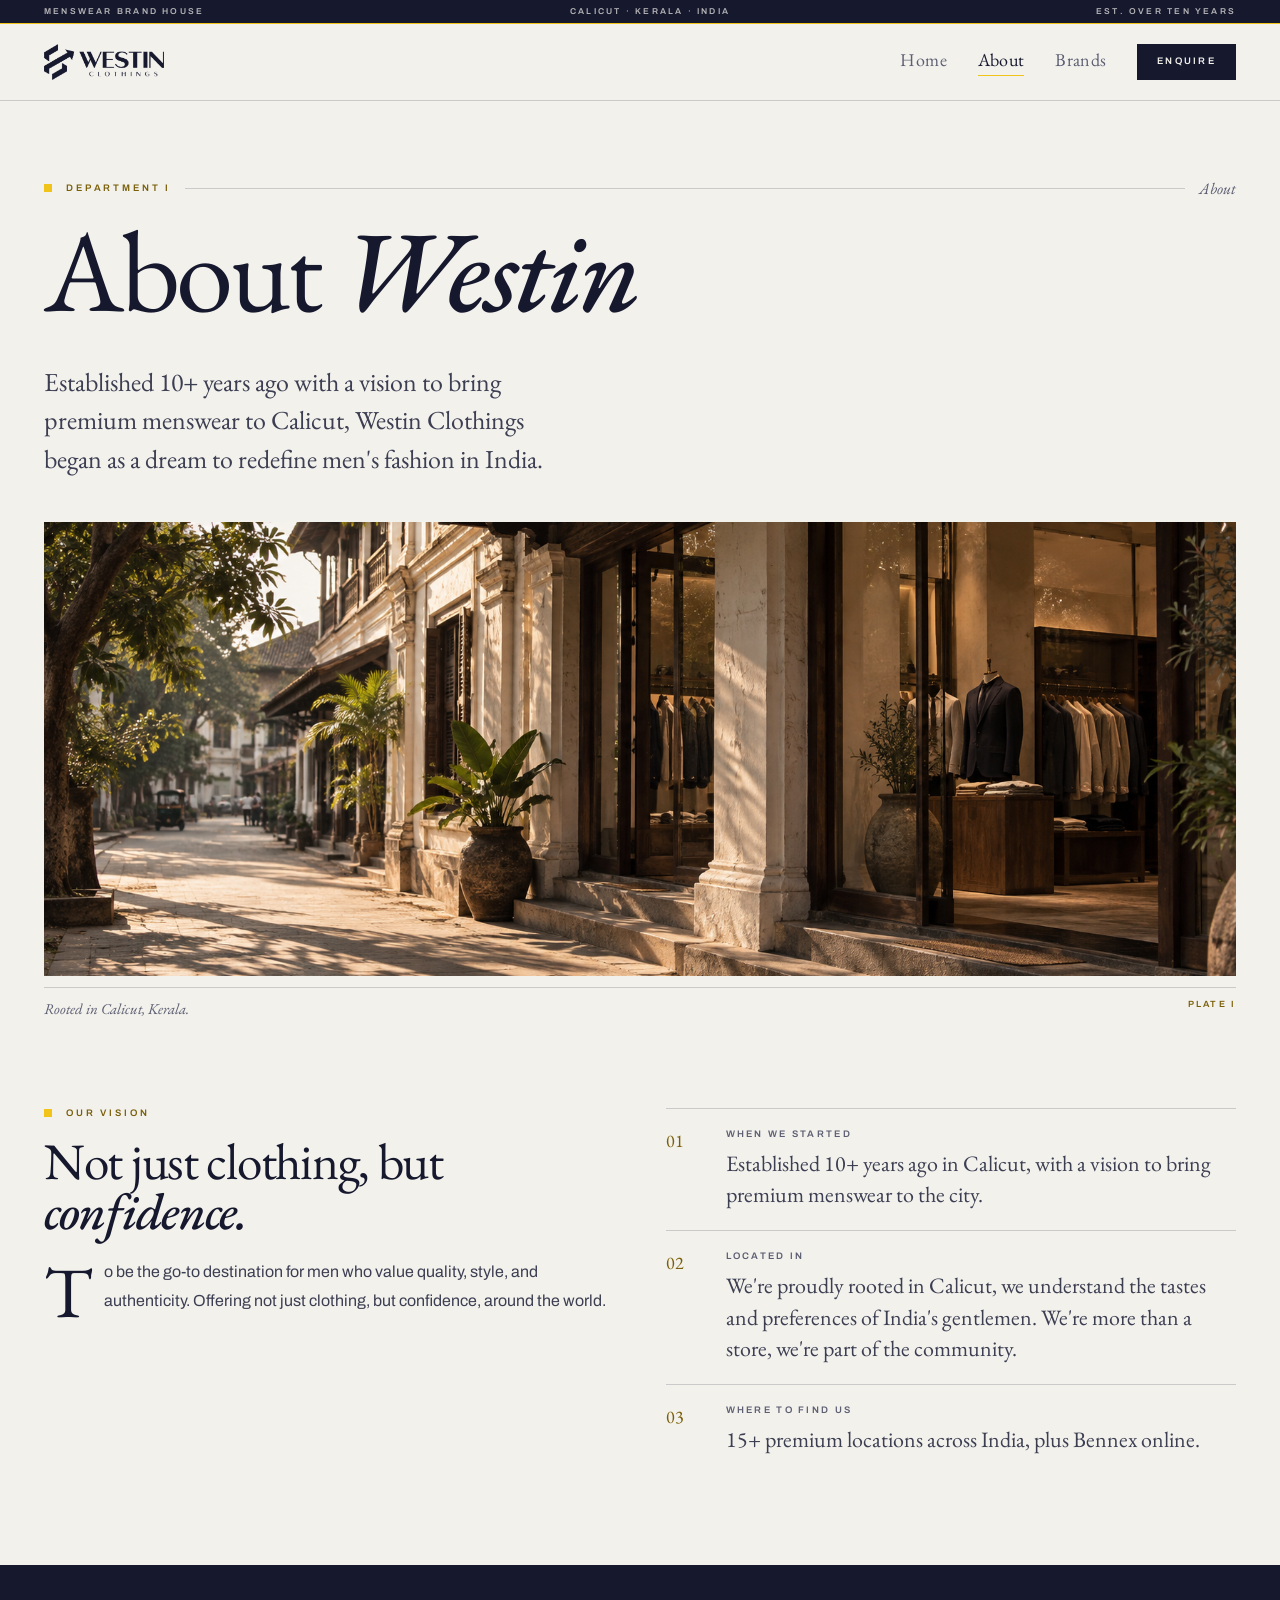
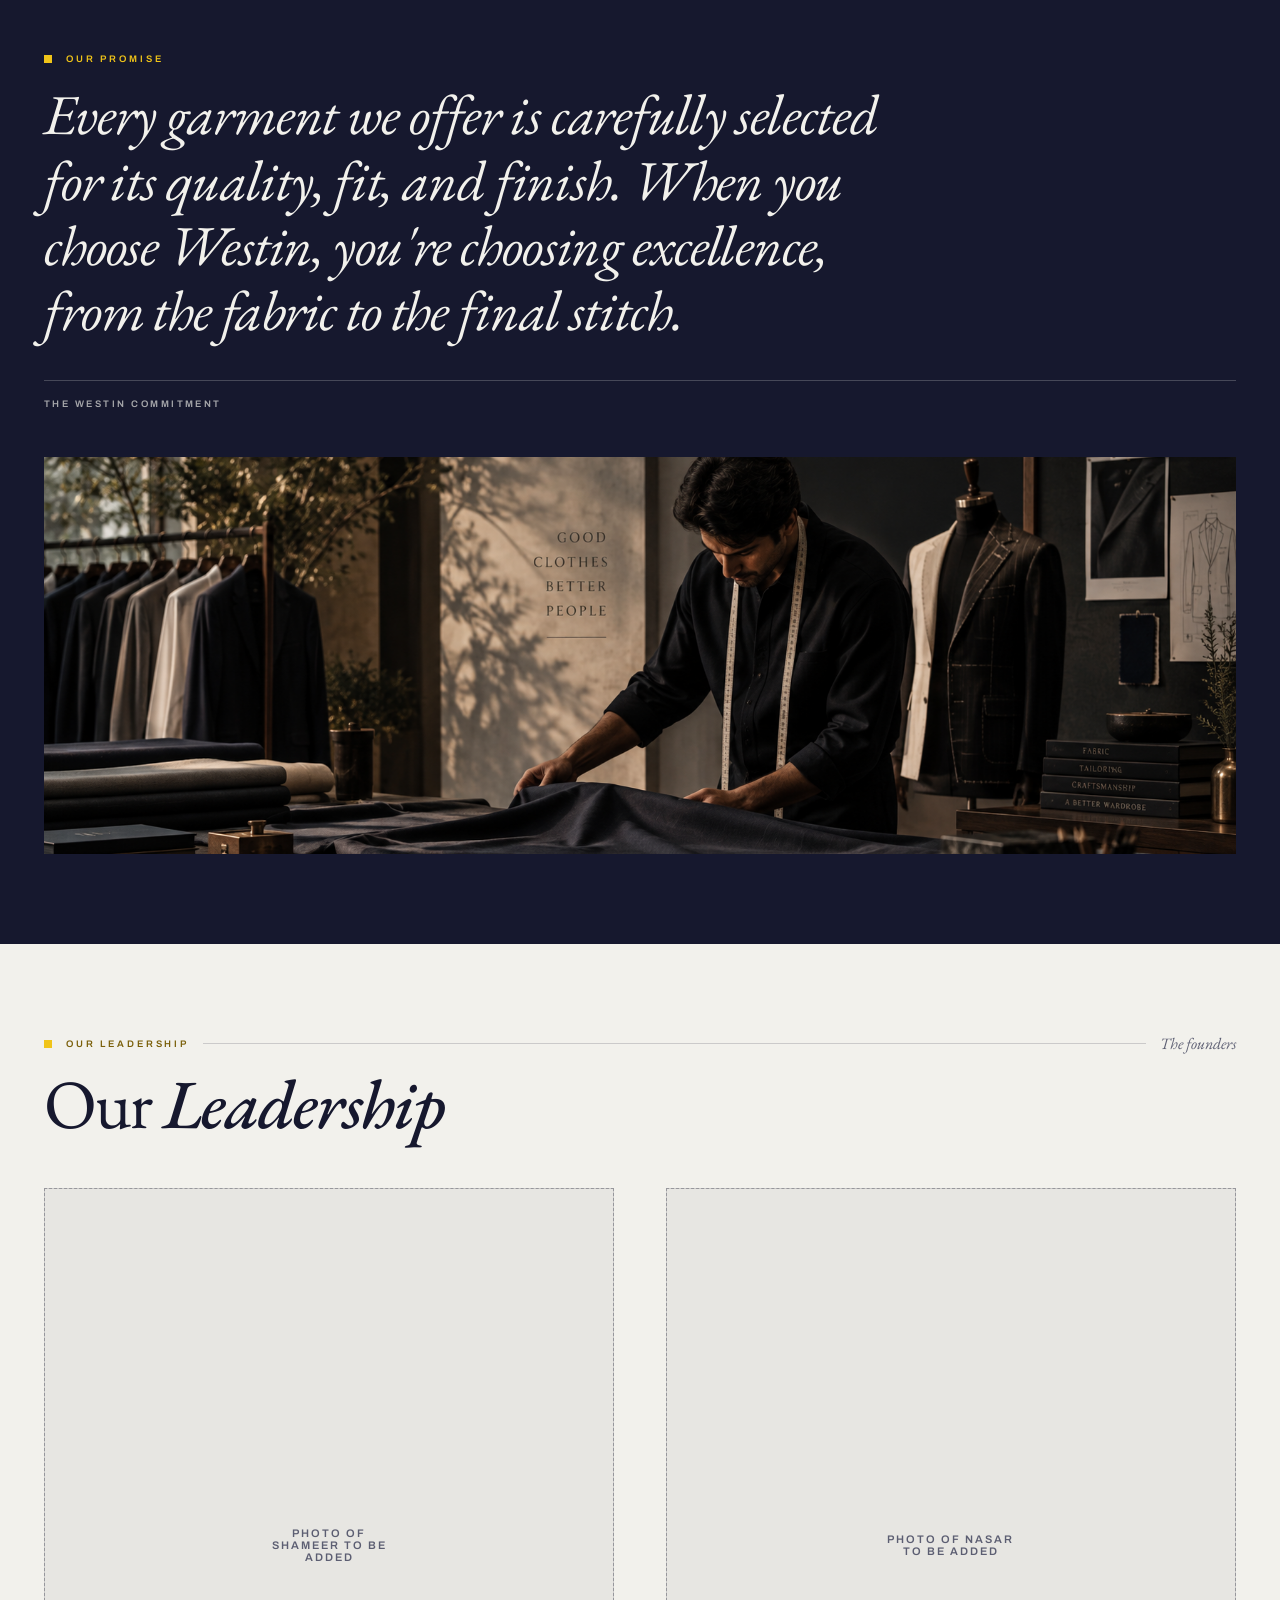
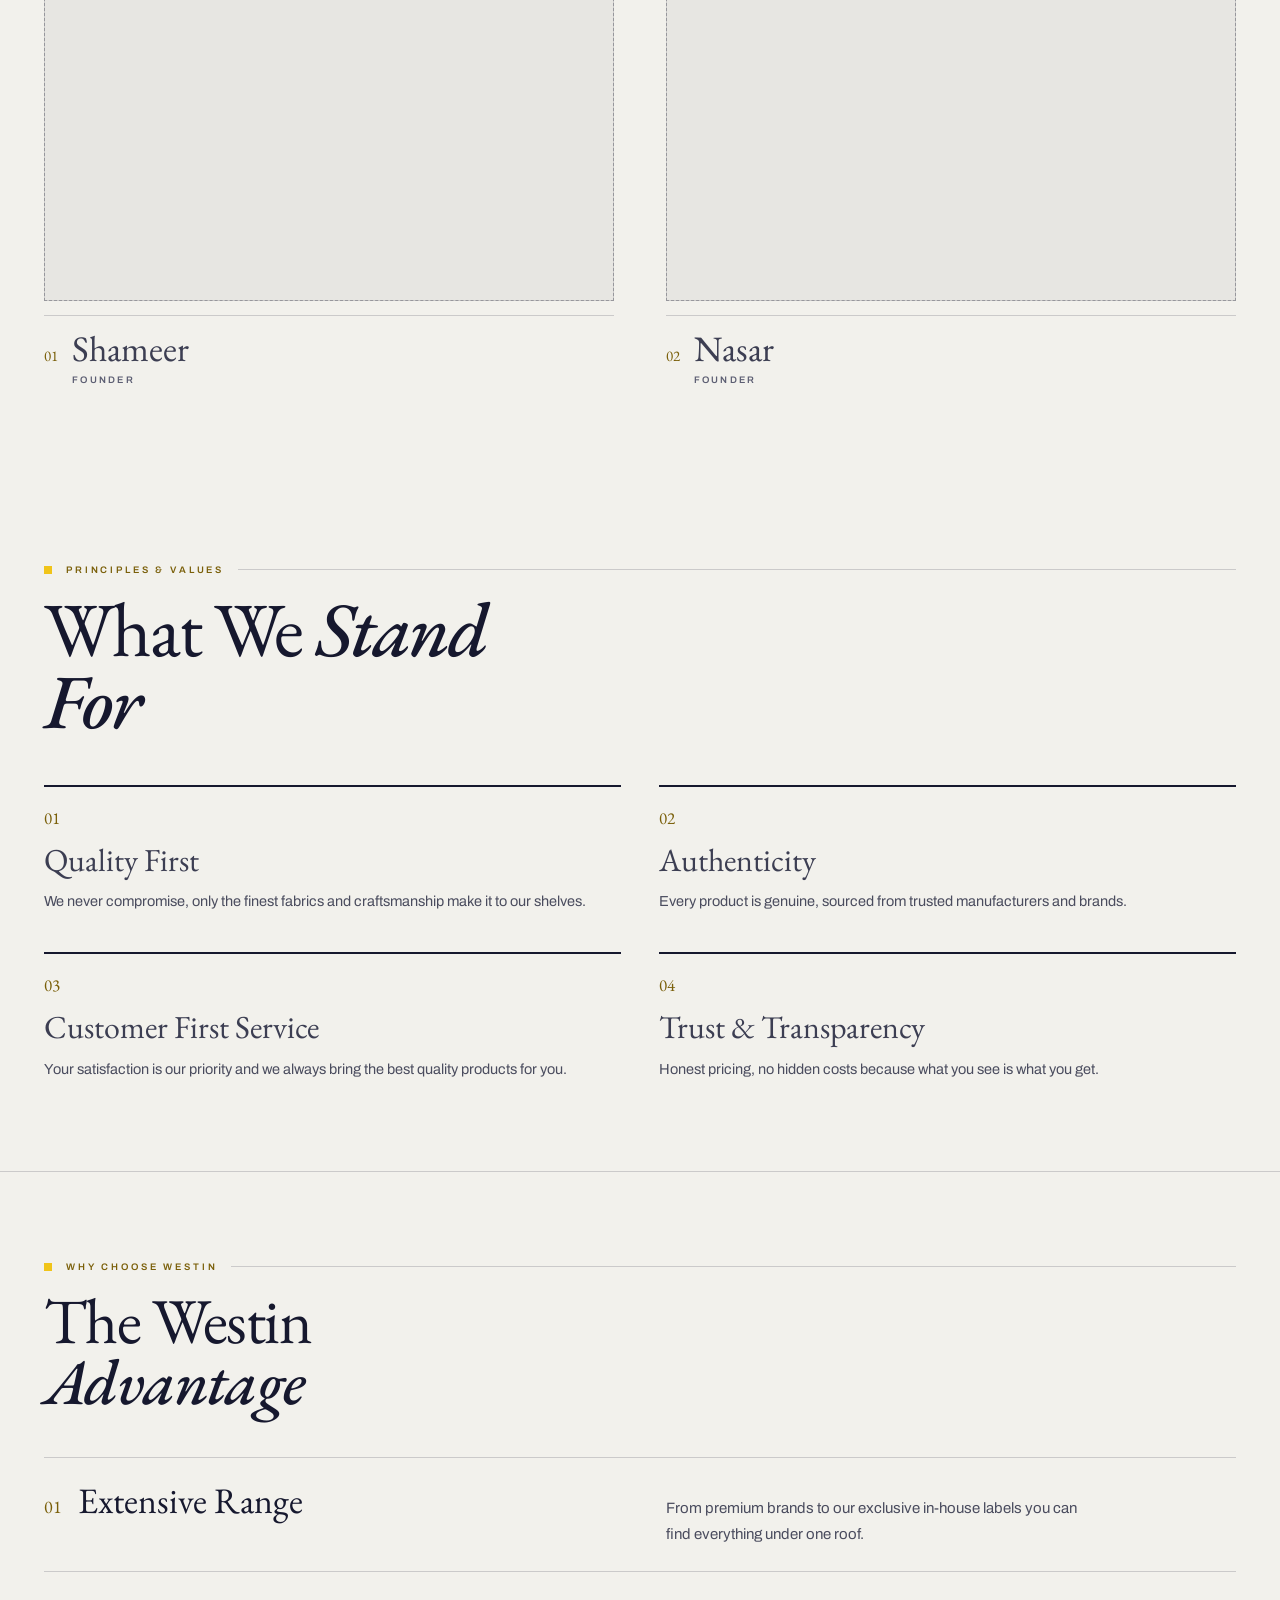
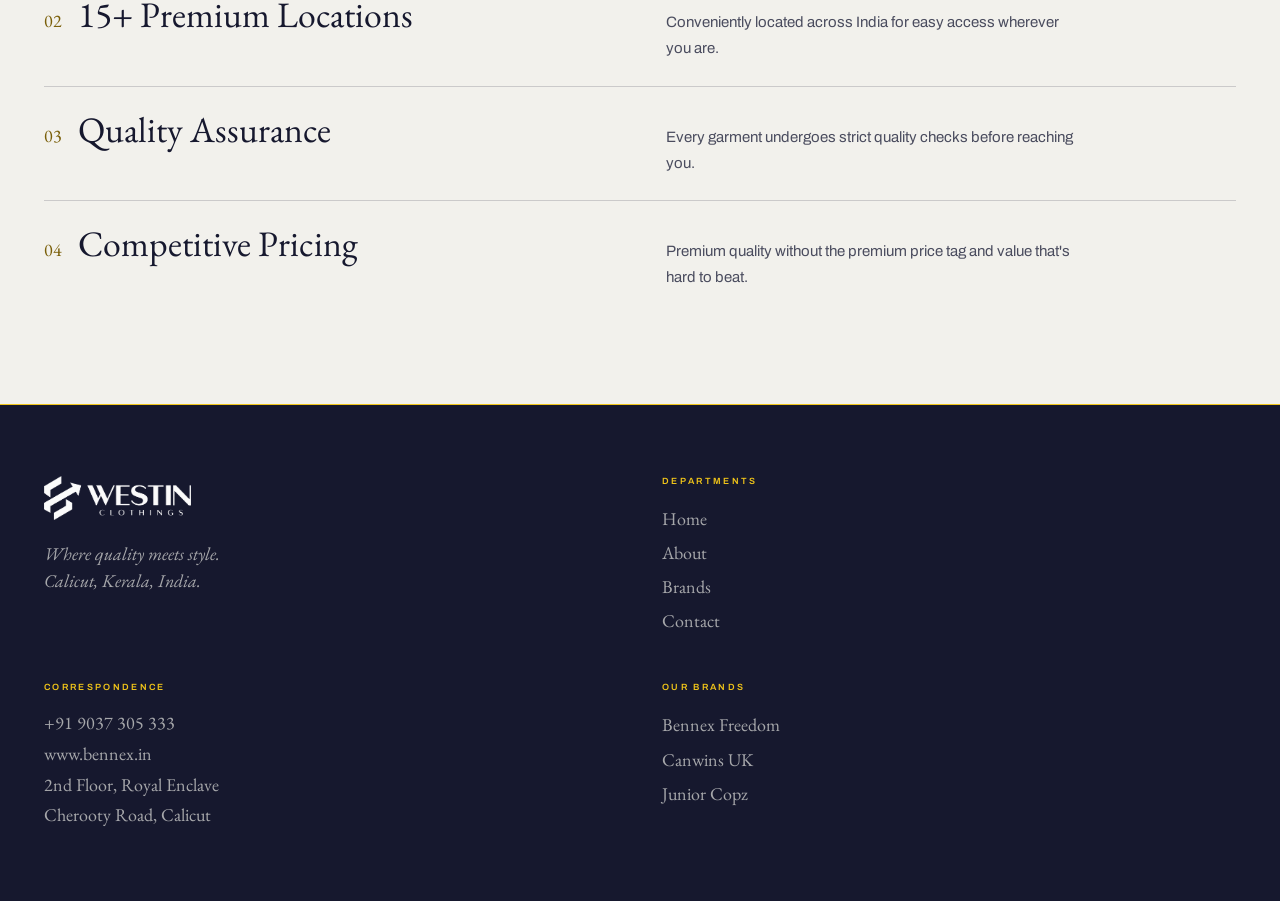
==== commit 80d7b506: "Add favicon and fix link-preview image URLs Crop the Westin mark from the logo lockup into a navy-sq" ====
--- a/about.html
+++ b/about.html
@@ -8,19 +8,25 @@
 <meta name="robots" content="index, follow">
 <meta name="author" content="Westin Clothings">
 <meta name="theme-color" content="#16182E">
+<link rel="icon" href="favicon.ico" sizes="any">
+<link rel="icon" href="assets/favicon-32.png" type="image/png" sizes="32x32">
+<link rel="icon" href="assets/favicon-16.png" type="image/png" sizes="16x16">
+<link rel="icon" href="assets/favicon-192.png" type="image/png" sizes="192x192">
+<link rel="icon" href="assets/favicon-512.png" type="image/png" sizes="512x512">
+<link rel="apple-touch-icon" href="assets/apple-touch-icon.png">
 <link rel="canonical" href="https://www.westinclothings.com/about.html">
 <meta property="og:type" content="website">
 <meta property="og:site_name" content="Westin Clothings">
 <meta property="og:title" content="About Westin Clothings — Ten Years of Premium Menswear in Calicut">
 <meta property="og:description" content="Established over ten years ago in Calicut, Westin Clothings brings premium menswear to India — our vision, our promise and the principles we stand for.">
-<meta property="og:image" content="assets/about-hero-storefront.png">
+<meta property="og:image" content="https://www.westinclothings.com/assets/about-hero-storefront.png">
 <meta property="og:image:alt" content="The Westin Clothings storefront in Calicut">
 <meta property="og:url" content="https://www.westinclothings.com/about.html">
 <meta property="og:locale" content="en_IN">
 <meta name="twitter:card" content="summary_large_image">
 <meta name="twitter:title" content="About Westin Clothings — Ten Years of Premium Menswear in Calicut">
 <meta name="twitter:description" content="Established over ten years ago in Calicut, Westin Clothings brings premium menswear to India — our vision, our promise and the principles we stand for.">
-<meta name="twitter:image" content="assets/about-hero-storefront.png">
+<meta name="twitter:image" content="https://www.westinclothings.com/assets/about-hero-storefront.png">
 <script type="application/ld+json">
 {
   "@context": "https://schema.org",
--- a/css/style.css
+++ b/css/style.css
@@ -118,7 +118,8 @@
 .nav-wide a:hover { color: var(--eyebrow); }
 .nav-wide a[aria-current="page"] { color: var(--navy); border-bottom-color: var(--gold); }
 
-.btn-enquire {
+.site-header .btn-enquire {
+  font-family: var(--sans);
   font-size: 9.5px;
   font-weight: 600;
   letter-spacing: 0.24em;
@@ -127,9 +128,13 @@
   color: var(--on-navy);
   padding: 13px 20px;
   white-space: nowrap;
-  display: inline-block;
-}
-.btn-enquire:hover { background: var(--navy-2); color: var(--on-navy); }
+  display: inline-flex;
+  align-items: center;
+  justify-content: center;
+  line-height: 1;
+  border-bottom: none;
+}
+.site-header .btn-enquire:hover { background: var(--navy-2); color: var(--on-navy); }
 .nav-wide a.btn-enquire[aria-current="page"],
 .nav-panel a.btn-enquire[aria-current="page"] { color: var(--on-navy); border-bottom-color: transparent; }
 
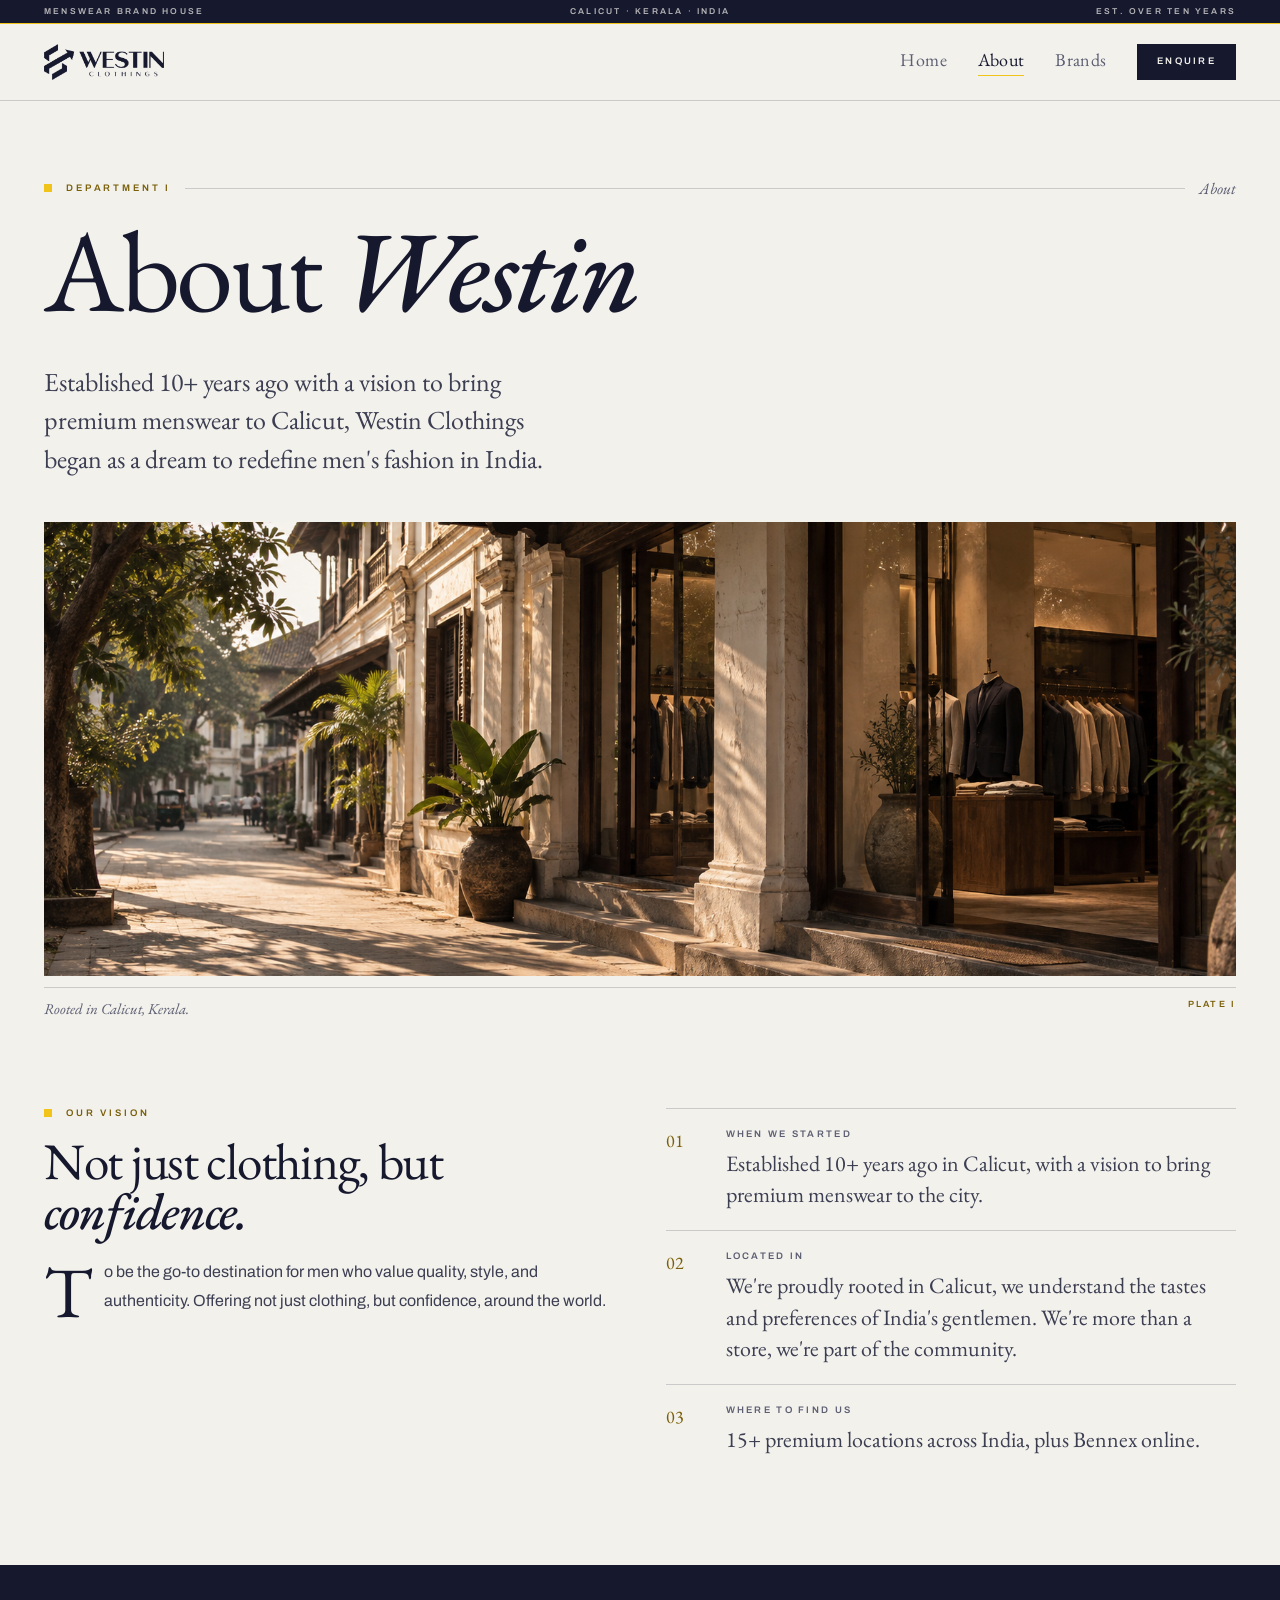
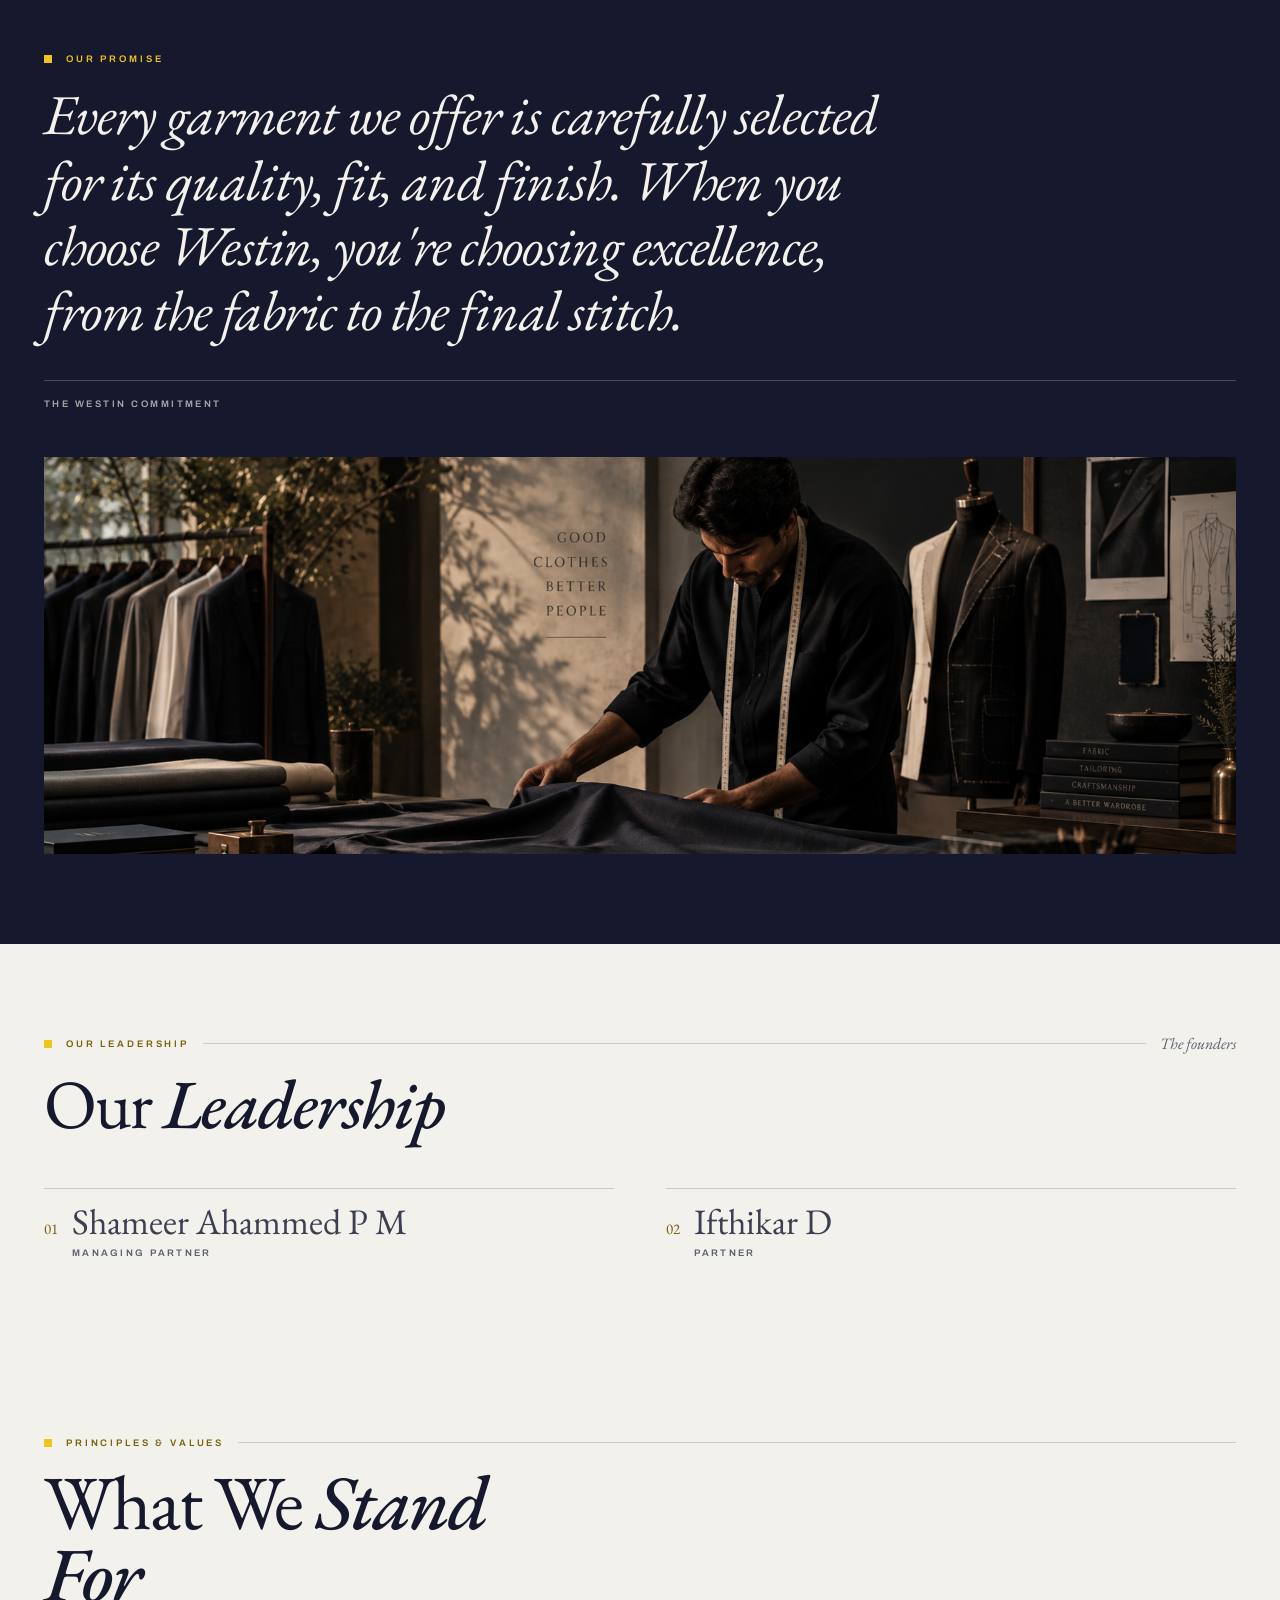
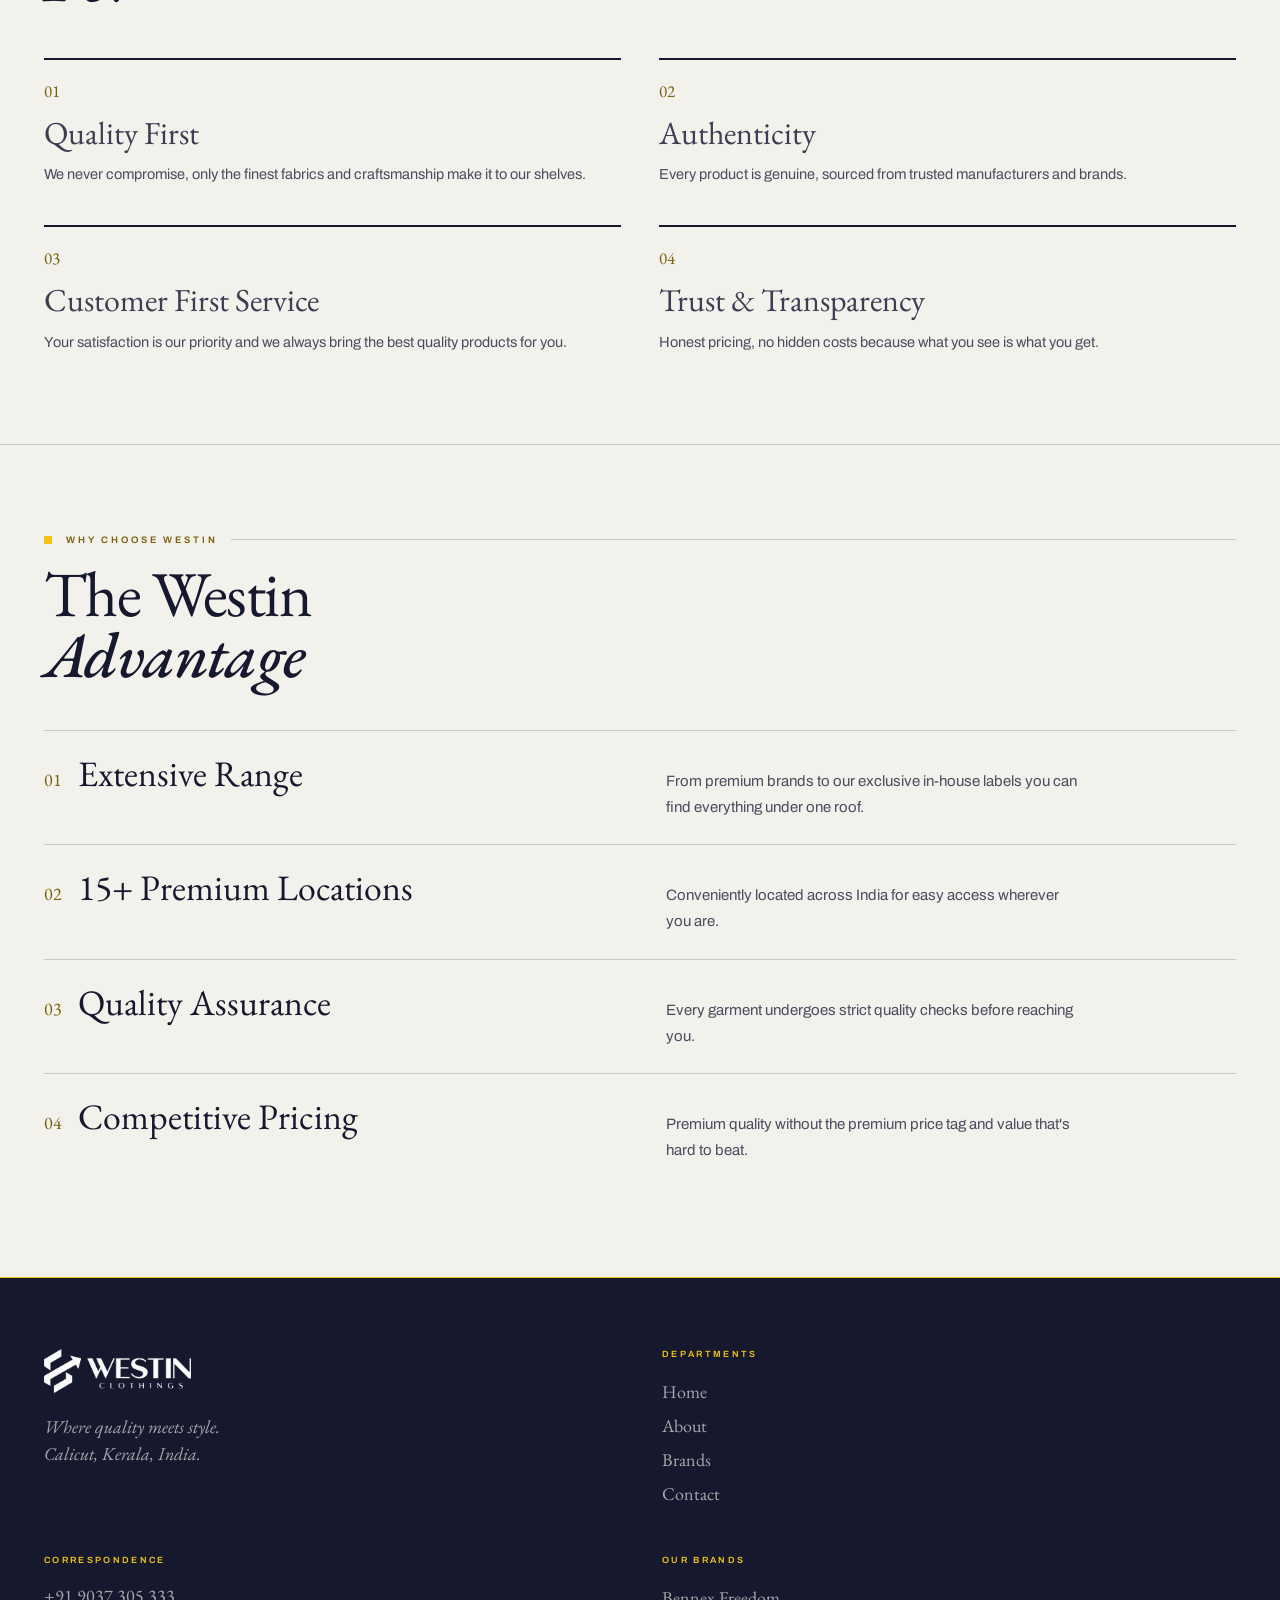
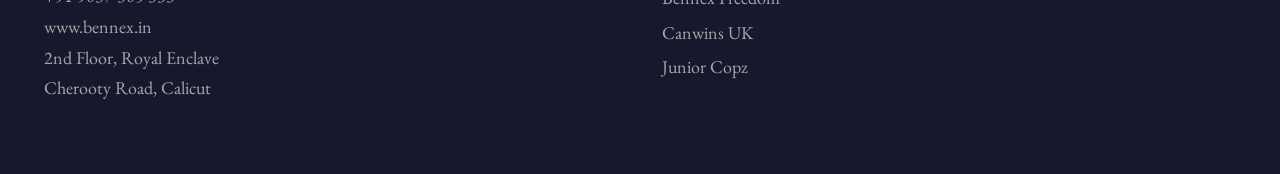
==== commit 7a90516a: "Simplify About leadership section to name and title only Drop the founder photo placeholders and upd" ====
--- a/about.html
+++ b/about.html
@@ -168,26 +168,20 @@
     <h2 style="font-size: clamp(34px,5.4vw,78px); line-height: 0.94; letter-spacing: -0.025em; margin-bottom: clamp(30px,4vw,52px); max-width: 16ch;">Our <em>Leadership</em></h2>
     <div class="grid-2" style="grid-template-columns: repeat(auto-fit, minmax(min(100%, max(260px, 45%)), 1fr));">
       <div>
-        <div class="portrait-figure">
-          <div class="photo-placeholder"><span>Photo of Shameer to be added</span></div>
-        </div>
-        <div style="display: flex; align-items: baseline; gap: 14px; padding-top: 14px; border-top: 1px solid var(--rule); margin-top: 14px;">
+        <div style="display: flex; align-items: baseline; gap: 14px; padding-top: 14px; border-top: 1px solid var(--rule);">
           <div style="font-family: var(--serif); font-size: 15px; color: var(--eyebrow);">01</div>
           <div>
-            <div style="font-family: var(--serif); font-size: clamp(26px,2.8vw,36px); line-height: 1.06;">Shameer</div>
-            <div style="font-size: 9.5px; font-weight: 600; letter-spacing: 0.24em; text-transform: uppercase; color: var(--muted); margin-top: 7px;">Founder</div>
-          </div>
-        </div>
-      </div>
-      <div>
-        <div class="portrait-figure">
-          <div class="photo-placeholder"><span>Photo of Nasar to be added</span></div>
-        </div>
-        <div style="display: flex; align-items: baseline; gap: 14px; padding-top: 14px; border-top: 1px solid var(--rule); margin-top: 14px;">
+            <div style="font-family: var(--serif); font-size: clamp(26px,2.8vw,36px); line-height: 1.06;">Shameer Ahammed P M</div>
+            <div style="font-size: 9.5px; font-weight: 600; letter-spacing: 0.24em; text-transform: uppercase; color: var(--muted); margin-top: 7px;">Managing partner</div>
+          </div>
+        </div>
+      </div>
+      <div>
+        <div style="display: flex; align-items: baseline; gap: 14px; padding-top: 14px; border-top: 1px solid var(--rule);">
           <div style="font-family: var(--serif); font-size: 15px; color: var(--eyebrow);">02</div>
           <div>
-            <div style="font-family: var(--serif); font-size: clamp(26px,2.8vw,36px); line-height: 1.06;">Nasar</div>
-            <div style="font-size: 9.5px; font-weight: 600; letter-spacing: 0.24em; text-transform: uppercase; color: var(--muted); margin-top: 7px;">Founder</div>
+            <div style="font-family: var(--serif); font-size: clamp(26px,2.8vw,36px); line-height: 1.06;">Ifthikar D</div>
+            <div style="font-size: 9.5px; font-weight: 600; letter-spacing: 0.24em; text-transform: uppercase; color: var(--muted); margin-top: 7px;">Partner</div>
           </div>
         </div>
       </div>
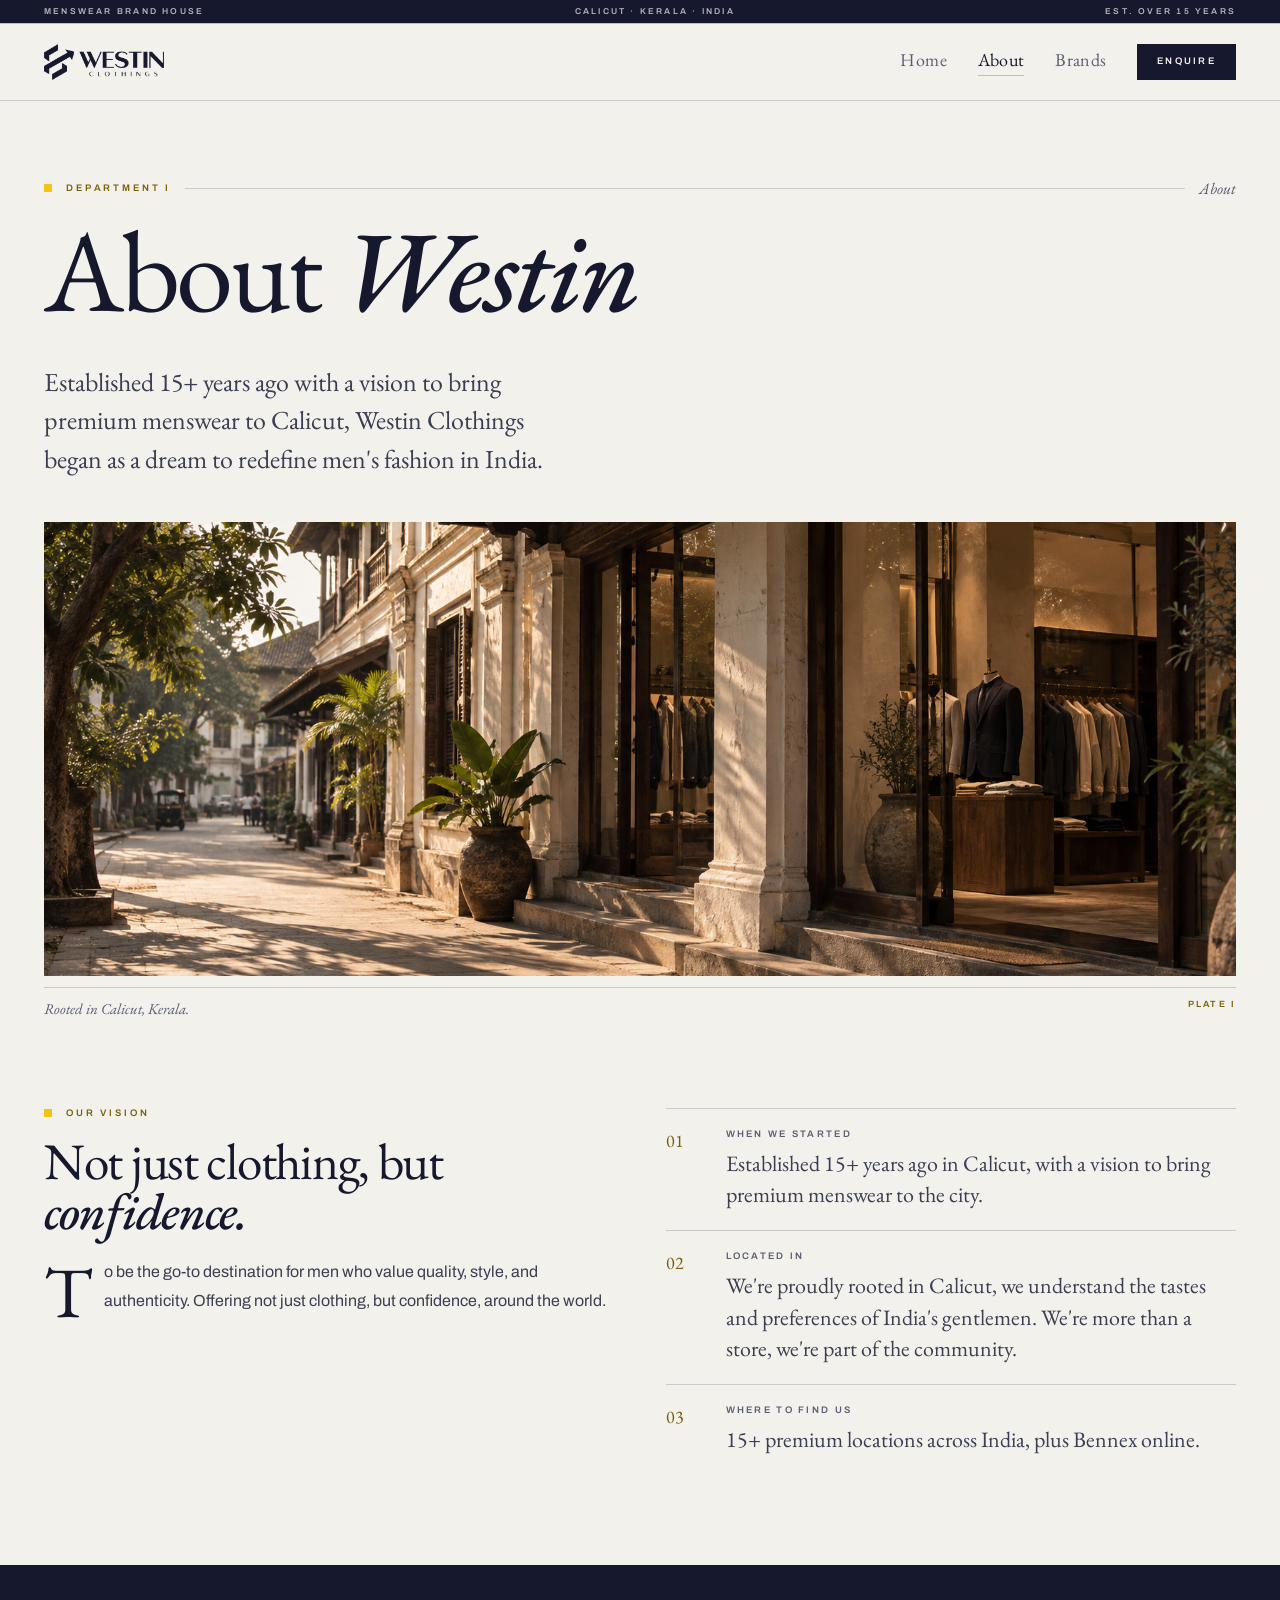
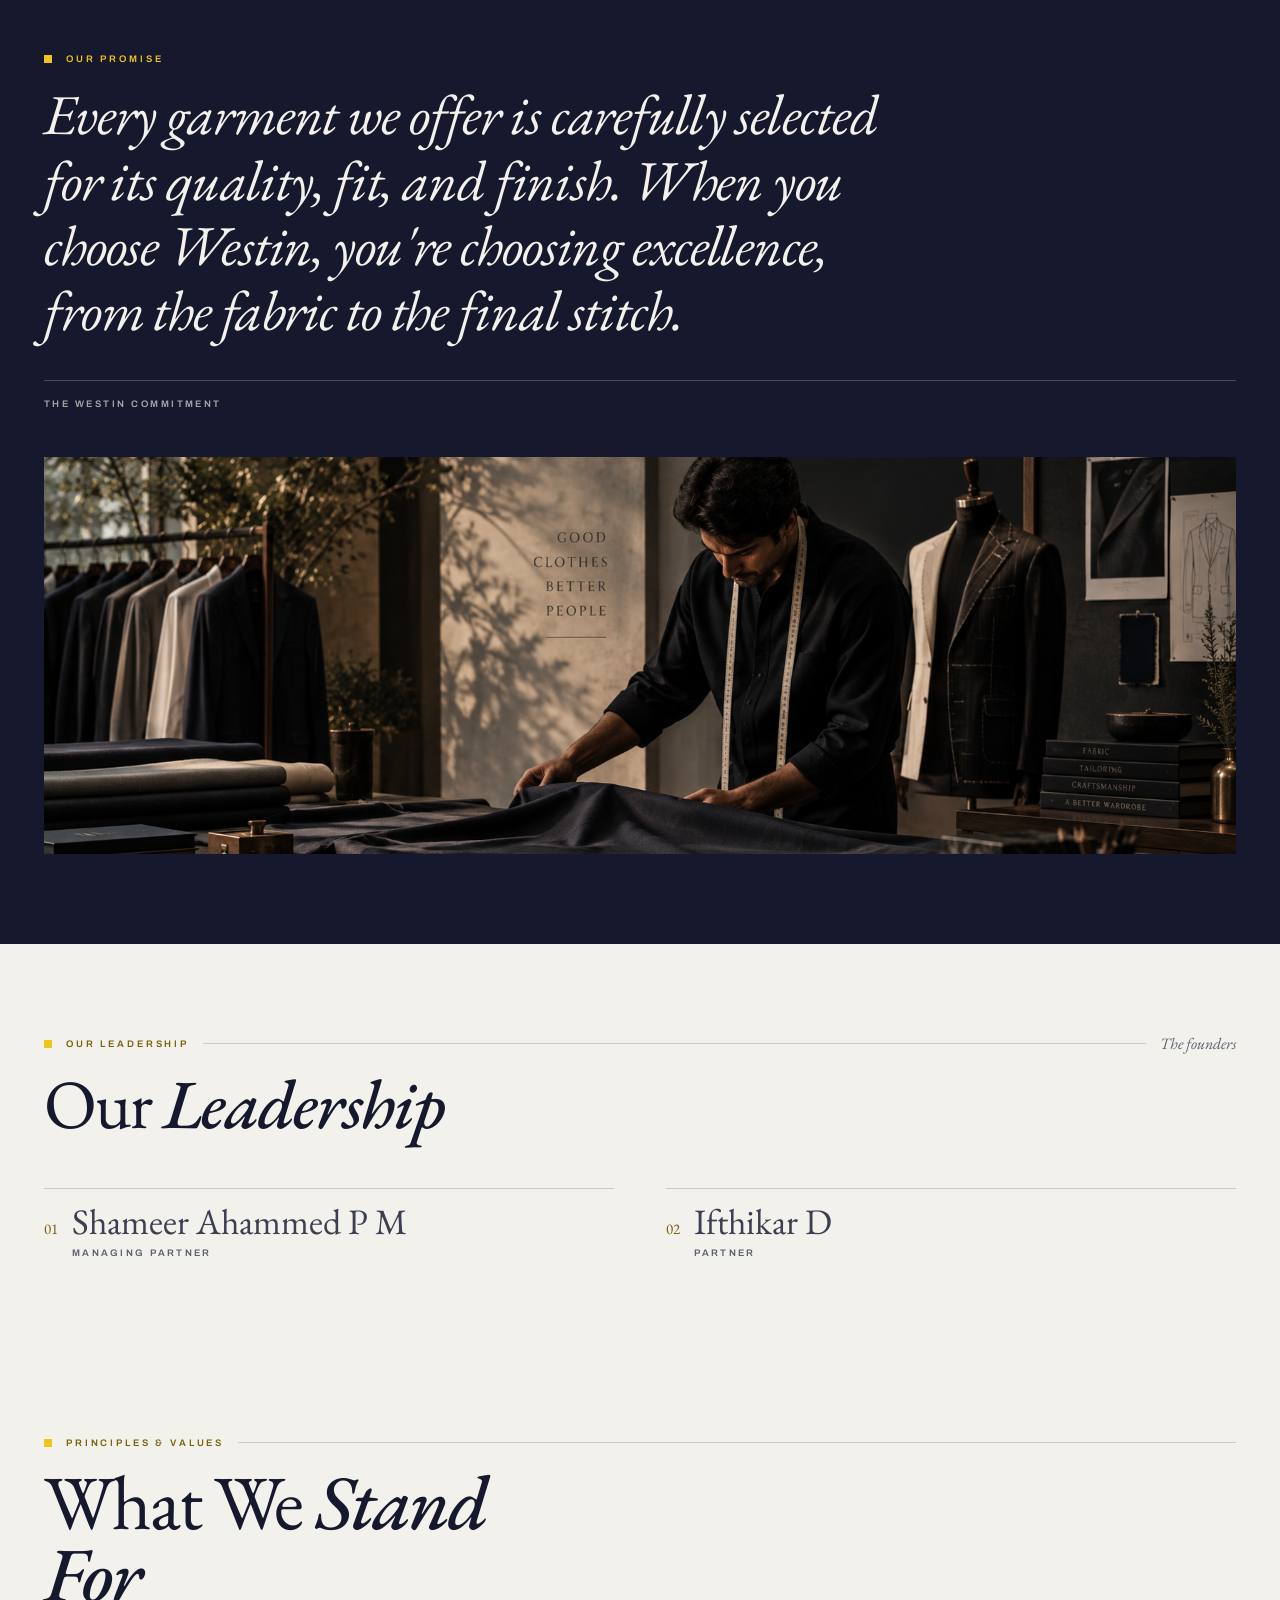
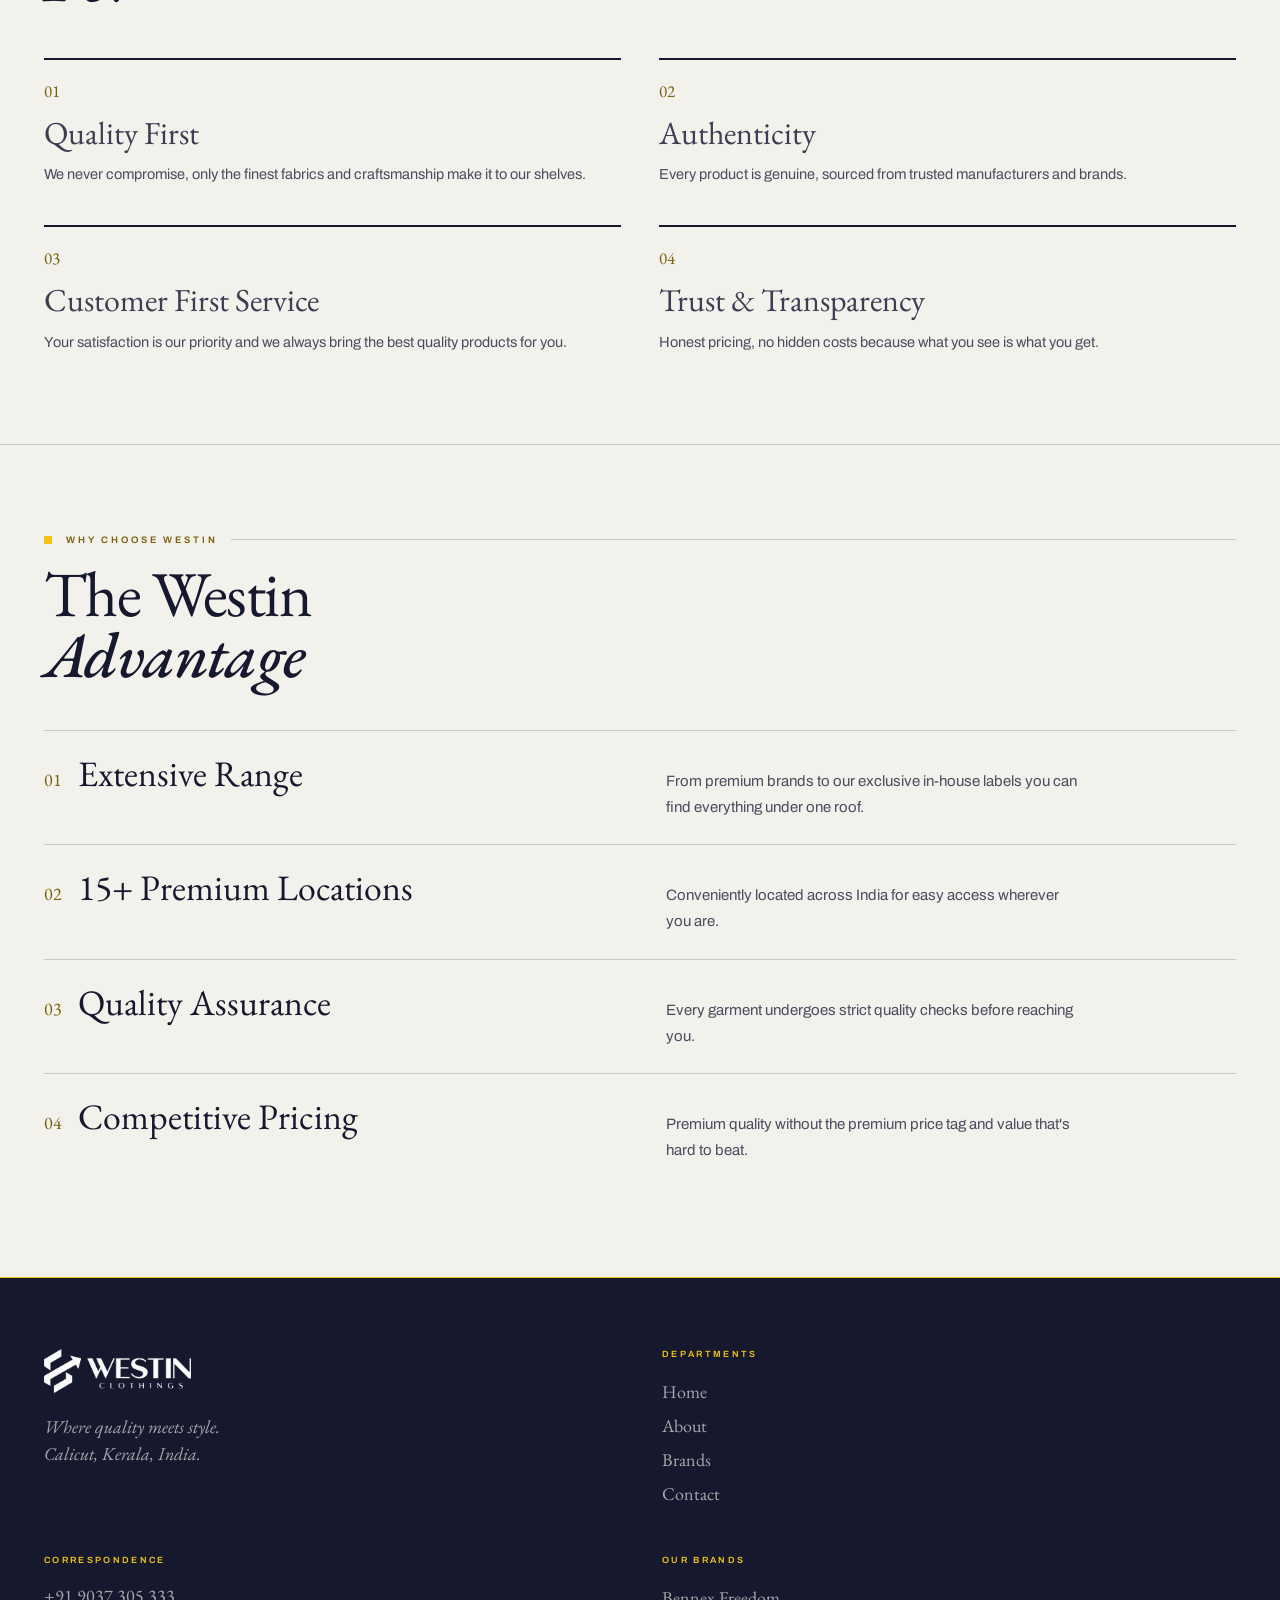
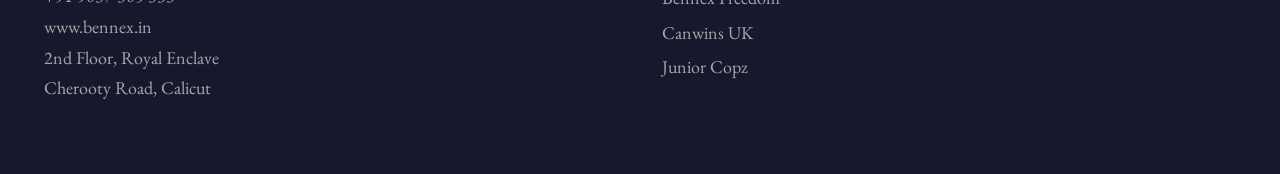
==== commit 1903d5e3: "Update business age from 10+ to 15+ years site-wide Co-Authored-By: Claude Sonnet 5 <noreply@anthrop" ====
--- a/about.html
+++ b/about.html
@@ -3,8 +3,8 @@
 <head>
 <meta charset="utf-8">
 <meta name="viewport" content="width=device-width, initial-scale=1">
-<title>About Westin Clothings — Ten Years of Premium Menswear in Calicut</title>
-<meta name="description" content="Established over ten years ago in Calicut, Westin Clothings brings premium menswear to India — our vision, our promise and the principles we stand for.">
+<title>About Westin Clothings — Fifteen Years of Premium Menswear in Calicut</title>
+<meta name="description" content="Established over 15 years ago in Calicut, Westin Clothings brings premium menswear to India — our vision, our promise and the principles we stand for.">
 <meta name="robots" content="index, follow">
 <meta name="author" content="Westin Clothings">
 <meta name="theme-color" content="#16182E">
@@ -17,15 +17,15 @@
 <link rel="canonical" href="https://www.westinclothings.com/about.html">
 <meta property="og:type" content="website">
 <meta property="og:site_name" content="Westin Clothings">
-<meta property="og:title" content="About Westin Clothings — Ten Years of Premium Menswear in Calicut">
-<meta property="og:description" content="Established over ten years ago in Calicut, Westin Clothings brings premium menswear to India — our vision, our promise and the principles we stand for.">
+<meta property="og:title" content="About Westin Clothings — Fifteen Years of Premium Menswear in Calicut">
+<meta property="og:description" content="Established over 15 years ago in Calicut, Westin Clothings brings premium menswear to India — our vision, our promise and the principles we stand for.">
 <meta property="og:image" content="https://www.westinclothings.com/assets/about-hero-storefront.png">
 <meta property="og:image:alt" content="The Westin Clothings storefront in Calicut">
 <meta property="og:url" content="https://www.westinclothings.com/about.html">
 <meta property="og:locale" content="en_IN">
 <meta name="twitter:card" content="summary_large_image">
-<meta name="twitter:title" content="About Westin Clothings — Ten Years of Premium Menswear in Calicut">
-<meta name="twitter:description" content="Established over ten years ago in Calicut, Westin Clothings brings premium menswear to India — our vision, our promise and the principles we stand for.">
+<meta name="twitter:title" content="About Westin Clothings — Fifteen Years of Premium Menswear in Calicut">
+<meta name="twitter:description" content="Established over 15 years ago in Calicut, Westin Clothings brings premium menswear to India — our vision, our promise and the principles we stand for.">
 <meta name="twitter:image" content="https://www.westinclothings.com/assets/about-hero-storefront.png">
 <script type="application/ld+json">
 {
@@ -72,7 +72,7 @@
     <div class="runhead-row">
       <span>Menswear Brand House</span>
       <span class="runhead-second">Calicut · Kerala · India</span>
-      <span class="runhead-third">Est. Over Ten Years</span>
+      <span class="runhead-third">Est. Over 15 Years</span>
     </div>
   </div>
   <div class="nav-row">
@@ -102,7 +102,7 @@
   <div class="section section--tight-top">
     <div class="eyebrow"><span class="sq"></span><span class="label">Department I</span><span class="rule"></span><span class="folio" data-folio="1">About</span></div>
     <h1 style="font-size: clamp(44px,9vw,128px); line-height: 0.92; letter-spacing: -0.03em; margin-bottom: clamp(24px,3.5vw,40px); max-width: 13ch;">About <em>Westin</em></h1>
-    <p class="deck">Established 10+ years ago with a vision to bring premium menswear to Calicut, Westin Clothings began as a dream to redefine men's fashion in India.</p>
+    <p class="deck">Established 15+ years ago with a vision to bring premium menswear to Calicut, Westin Clothings began as a dream to redefine men's fashion in India.</p>
   </div>
 
   <div style="padding: 0 var(--pad);">
@@ -131,7 +131,7 @@
           <div style="font-family: var(--serif); font-size: 18px; color: var(--eyebrow);">01</div>
           <div>
             <div style="font-size: 9.5px; font-weight: 600; letter-spacing: 0.24em; text-transform: uppercase; color: var(--muted); margin-bottom: 9px;">When we started</div>
-            <div style="font-family: var(--serif); font-size: clamp(18px,1.9vw,22px); line-height: 1.42;">Established 10+ years ago in Calicut, with a vision to bring premium menswear to the city.</div>
+            <div style="font-family: var(--serif); font-size: clamp(18px,1.9vw,22px); line-height: 1.42;">Established 15+ years ago in Calicut, with a vision to bring premium menswear to the city.</div>
           </div>
         </div>
         <div style="display: grid; grid-template-columns: 44px 1fr; gap: 16px; align-items: start; padding: 20px 0; border-top: 1px solid var(--rule);">
--- a/css/style.css
+++ b/css/style.css
@@ -581,8 +581,6 @@
   color: var(--muted);
   max-width: 22ch;
 }
-.contact-photo { position: relative; aspect-ratio: 16 / 9; min-height: 190px; margin-top: 22px; background: rgba(22, 24, 46, 0.05); box-shadow: inset 0 0 0 1px var(--rule-soft); color: var(--navy); }
-
 /* ---------- Brand blocks (Brands page) ---------- */
 .brand-block {
   display: grid;
@@ -630,6 +628,7 @@
 .field input:focus, .field select:focus, .field textarea:focus { border-color: var(--gold); }
 .field textarea { line-height: 1.6; resize: vertical; }
 .field-full { display: block; margin-top: 24px; }
+.hp-field { position: absolute; left: -9999px; width: 1px; height: 1px; overflow: hidden; }
 .form-actions { display: flex; flex-wrap: wrap; align-items: center; gap: 22px; margin-top: 30px; }
 .form-status { font-family: var(--serif); font-style: italic; font-size: 16px; color: var(--muted); max-width: 26ch; }
 
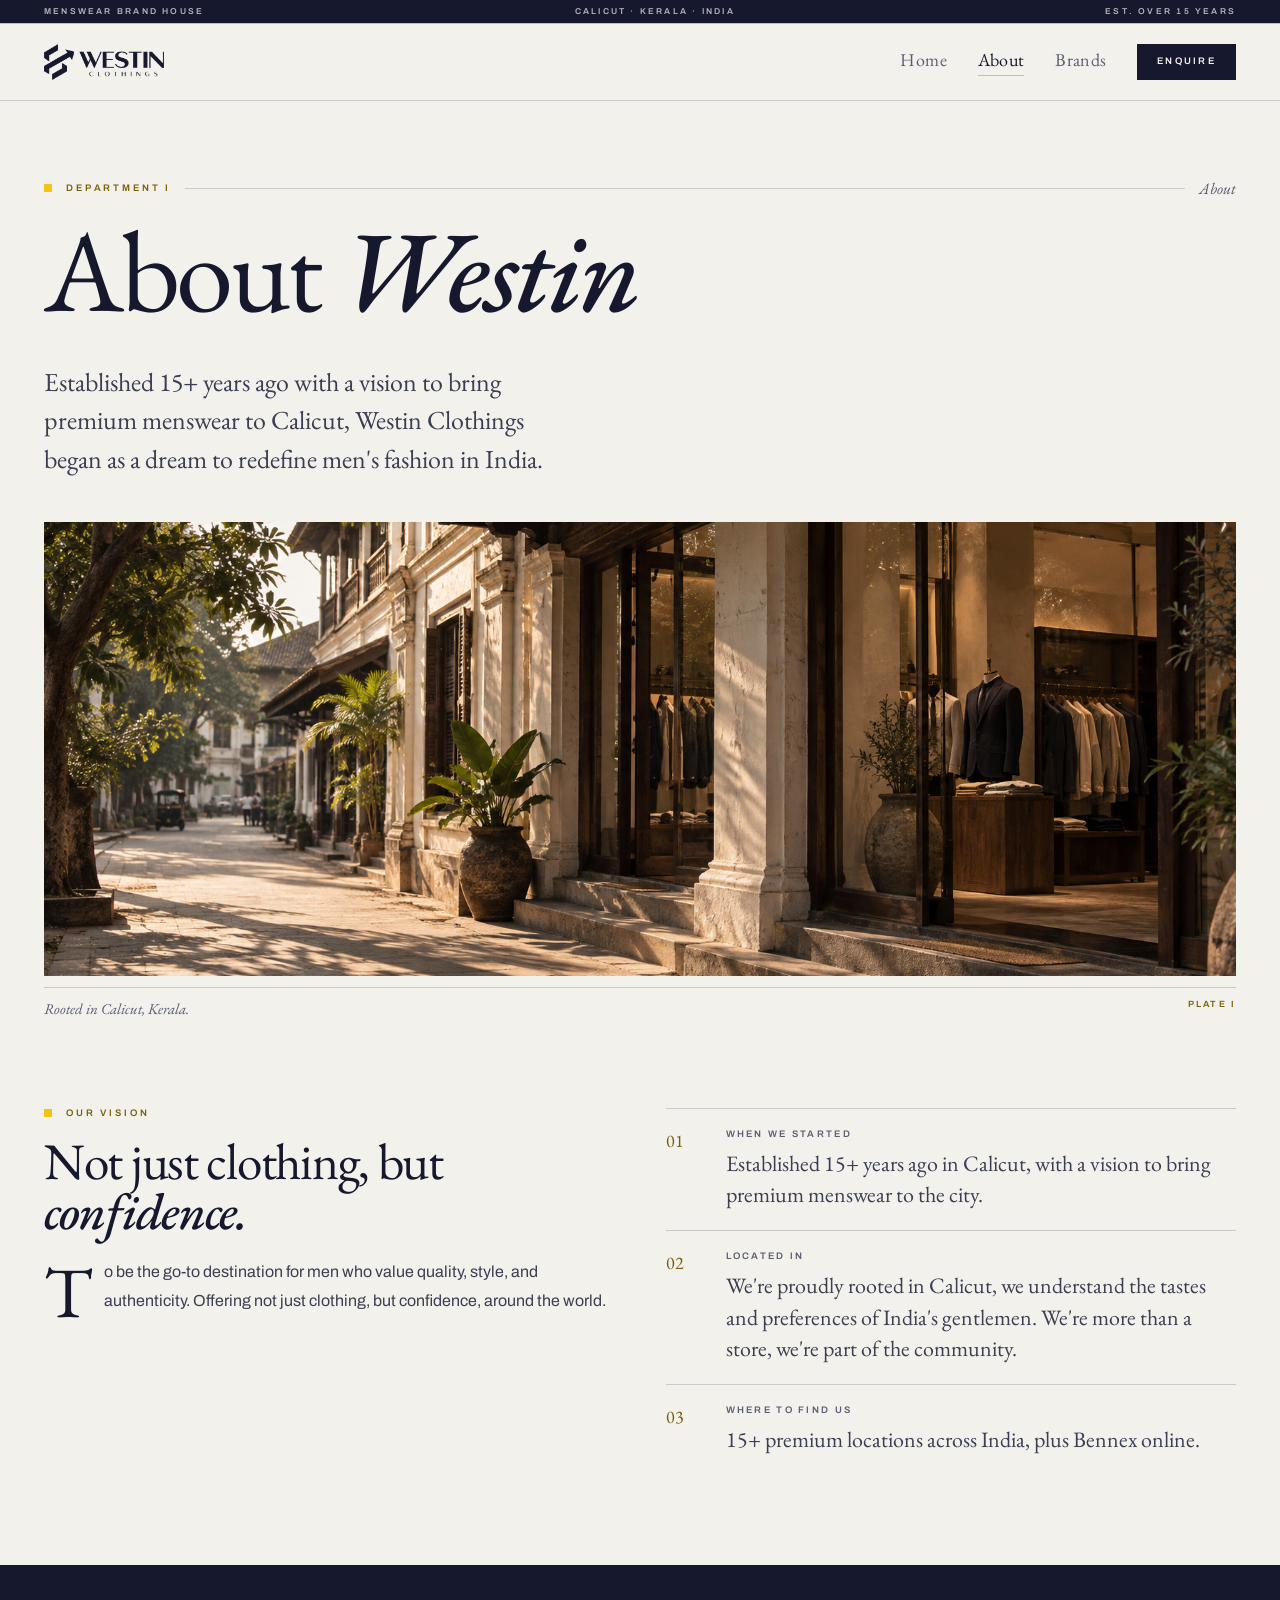
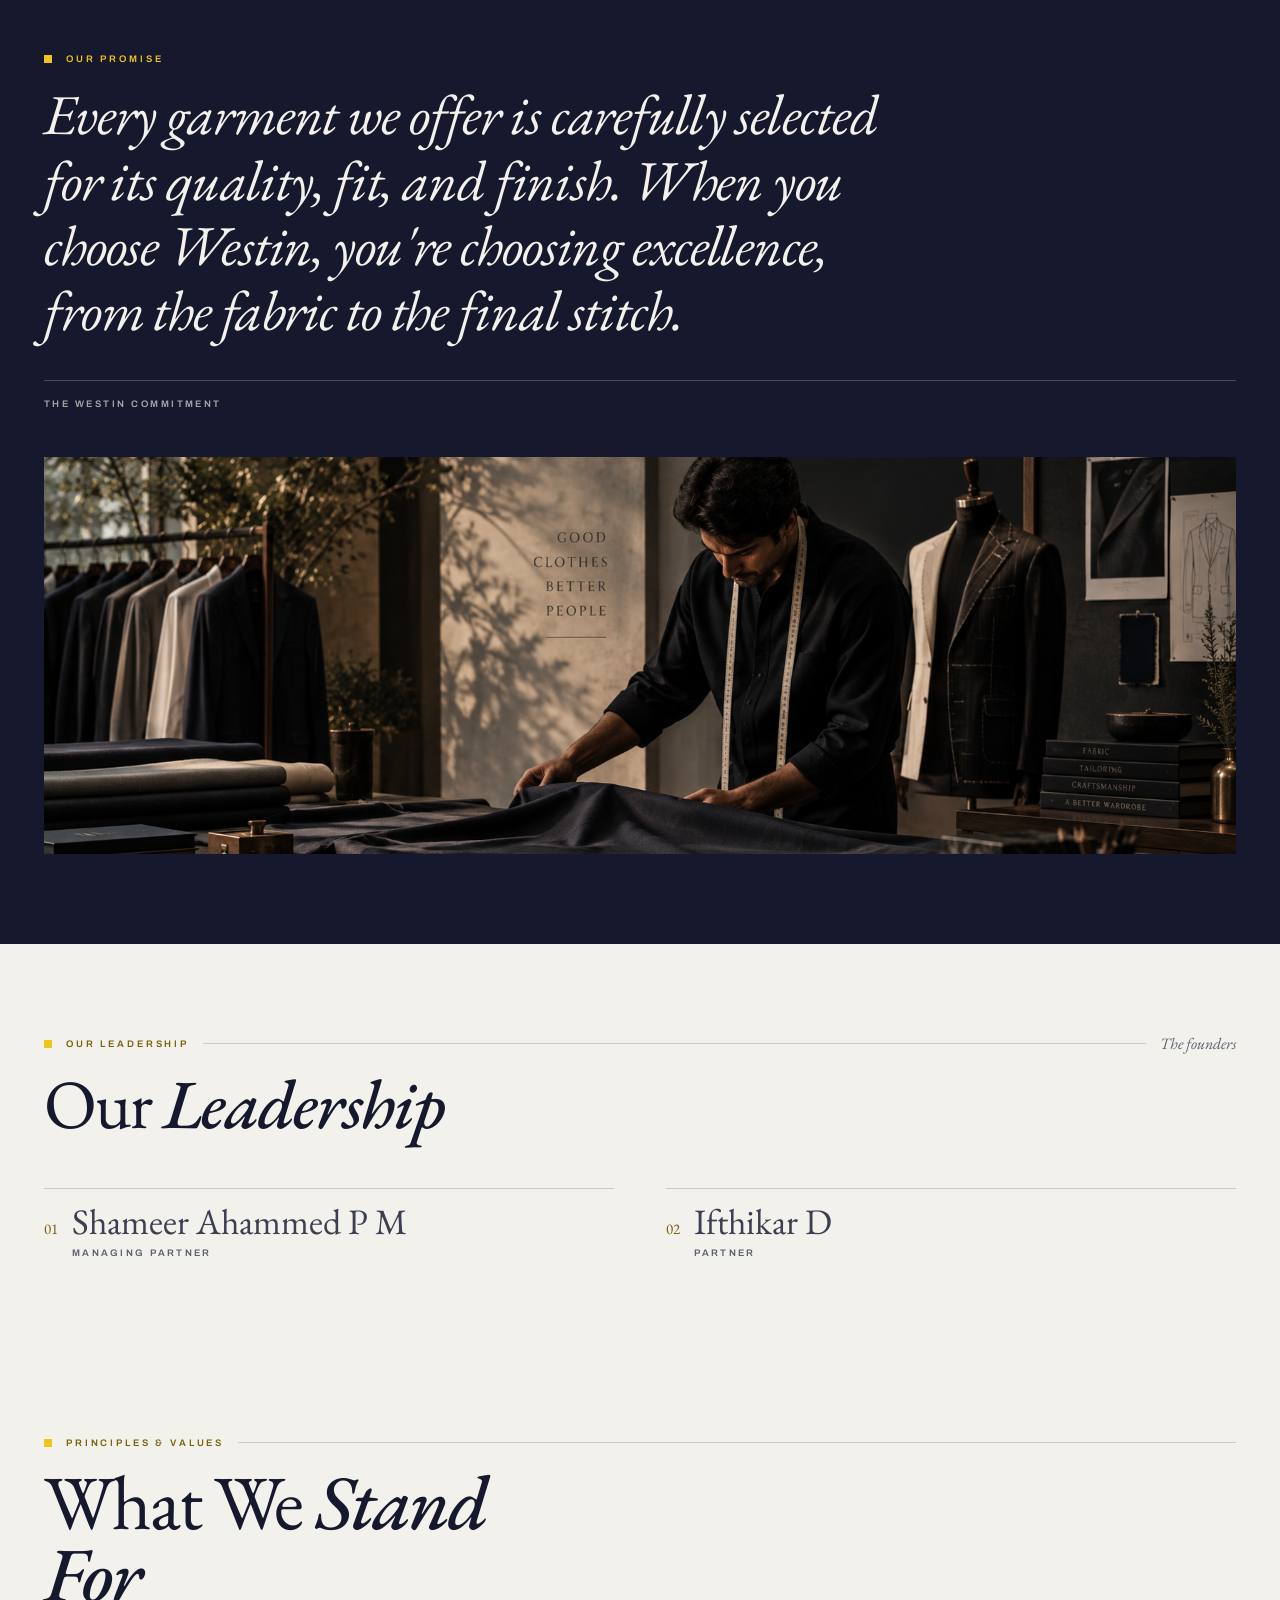
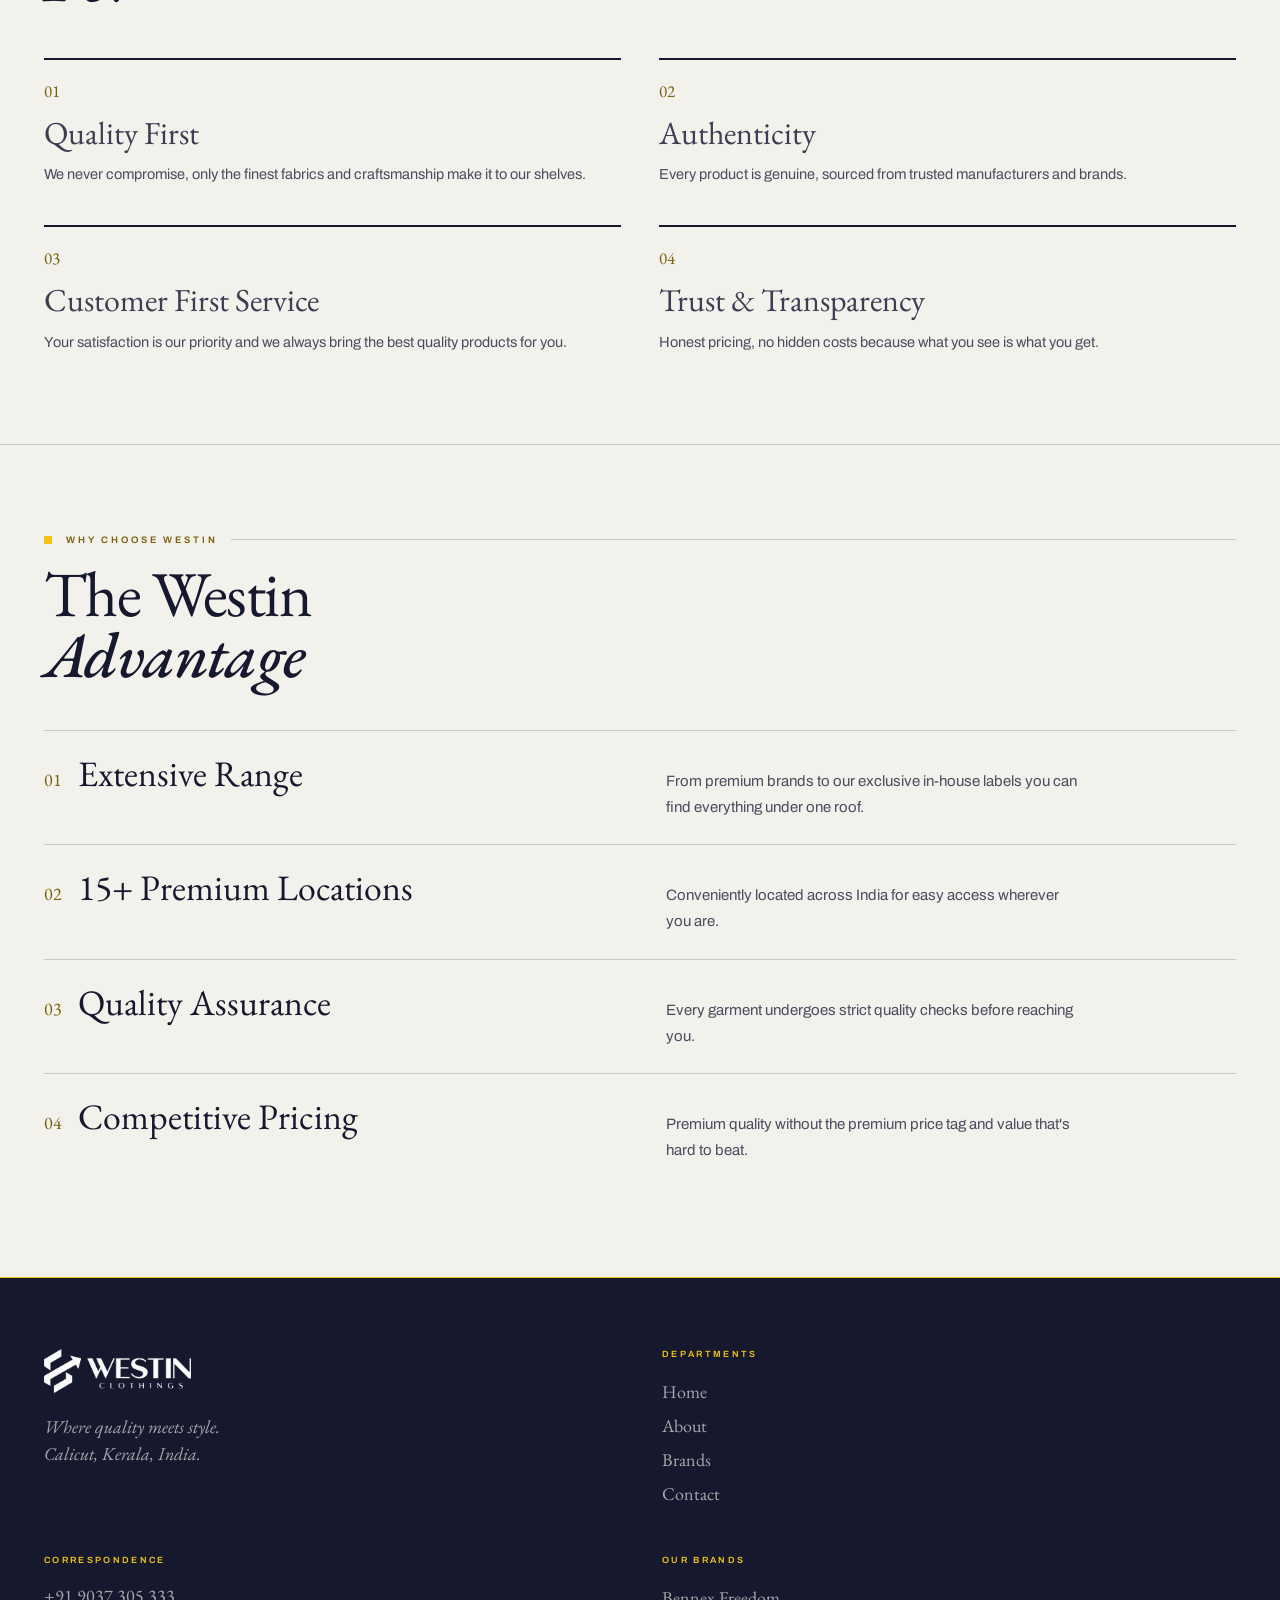
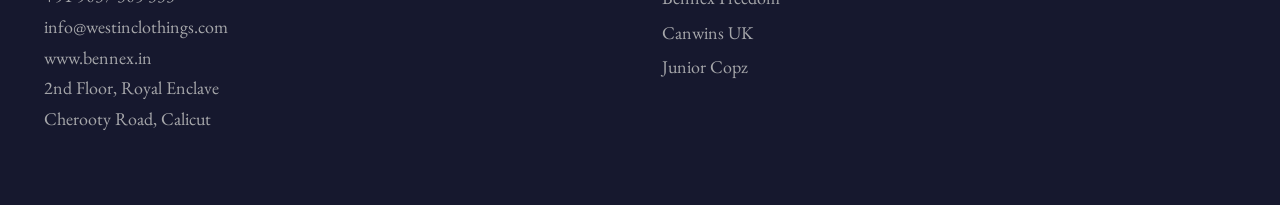
==== commit 3ff92f40: "Add info@westinclothings.com to all contact areas Added as a mailto link alongside the phone number " ====
--- a/about.html
+++ b/about.html
@@ -1,6 +1,15 @@
 <!DOCTYPE html>
 <html lang="en">
 <head>
+<!-- Google tag (gtag.js) -->
+<script async src="https://www.googletagmanager.com/gtag/js?id=G-RJKRMCG3GY"></script>
+<script>
+  window.dataLayer = window.dataLayer || [];
+  function gtag(){dataLayer.push(arguments);}
+  gtag('js', new Date());
+
+  gtag('config', 'G-RJKRMCG3GY');
+</script>
 <meta charset="utf-8">
 <meta name="viewport" content="width=device-width, initial-scale=1">
 <title>About Westin Clothings — Fifteen Years of Premium Menswear in Calicut</title>
@@ -63,7 +72,7 @@
 <link rel="preconnect" href="https://fonts.googleapis.com">
 <link rel="preconnect" href="https://fonts.gstatic.com" crossorigin>
 <link href="https://fonts.googleapis.com/css2?family=EB+Garamond:ital,wght@0,400;0,500;0,600;1,400;1,500&family=Archivo:wght@400;500;600&display=swap" rel="stylesheet">
-<link rel="stylesheet" href="css/style.css">
+<link rel="stylesheet" href="css/style.css?v=7">
 </head>
 <body>
 
@@ -257,7 +266,7 @@
     </div>
     <div>
       <div class="footer-heading">Correspondence</div>
-      <div class="footer-correspondence">+91 9037 305 333<br><a href="https://www.bennex.in" target="_blank" rel="noopener">www.bennex.in</a><br>2nd Floor, Royal Enclave<br>Cherooty Road, Calicut</div>
+      <div class="footer-correspondence">+91 9037 305 333<br><a href="mailto:info@westinclothings.com">info@westinclothings.com</a><br><a href="https://www.bennex.in" target="_blank" rel="noopener">www.bennex.in</a><br>2nd Floor, Royal Enclave<br>Cherooty Road, Calicut</div>
     </div>
     <div>
       <div class="footer-heading">Our brands</div>
--- a/css/style.css
+++ b/css/style.css
@@ -370,6 +370,7 @@
 
 .plate-figure {
   position: relative;
+  width: 100%;
   aspect-ratio: 4 / 5;
   min-height: 280px;
   box-shadow: inset 0 0 0 1px var(--on-navy-rule);
@@ -445,19 +446,25 @@
 
 .own-brand-strip {
   display: grid;
-  grid-template-columns: repeat(auto-fit, minmax(min(100%, max(130px, 30%)), 1fr));
+  grid-template-columns: 1fr;
   gap: 1px;
   background: var(--rule);
 }
+@media (min-width: 640px) {
+  .own-brand-strip { grid-template-columns: repeat(3, 1fr); }
+}
 .own-brand-cell { background: var(--paper); padding: 22px 16px 24px; text-align: center; }
 .own-brand-cell .logo { height: 58px; margin-bottom: 14px; display: flex; align-items: center; justify-content: center; }
+.own-brand-cell .logo.logo-text { height: auto; min-height: 58px; }
 .own-brand-cell .logo img { max-height: 100%; max-width: 100%; width: auto; height: auto; object-fit: contain; display: block; }
-.own-brand-cell .name { font-family: var(--serif); font-size: clamp(19px, 2vw, 24px); letter-spacing: 0.04em; color: var(--navy); margin-bottom: 7px; }
+.own-brand-cell .name { font-family: var(--serif); font-size: clamp(46px, 5.6vw, 66px); line-height: 1.05; letter-spacing: 0.02em; color: var(--navy); margin-bottom: 10px; }
+.logo-canwins { max-height: 68% !important; }
 .own-brand-cell .segment { font-size: 9px; font-weight: 600; letter-spacing: 0.24em; text-transform: uppercase; color: var(--eyebrow); }
 
 /* ---------- Bennex e-commerce feature ---------- */
 .wide-figure {
   position: relative;
+  width: 100%;
   aspect-ratio: 16 / 9;
   min-height: 200px;
   box-shadow: inset 0 0 0 1px var(--on-navy-rule);
@@ -549,12 +556,6 @@
 .colophon .line { padding: 17px 0; border-top: 1px solid var(--rule); }
 .colophon .line .l { font-size: 9px; font-weight: 600; letter-spacing: 0.24em; text-transform: uppercase; color: var(--muted); margin-bottom: 8px; }
 .colophon .line .v { font-family: var(--serif); font-size: clamp(19px, 2vw, 23px); line-height: 1.45; color: var(--navy); }
-.maps-card { display: block; margin-top: 22px; padding: 20px 22px; background: var(--navy); }
-.maps-card:hover { background: var(--navy-2); }
-.maps-card .l { font-size: 9px; font-weight: 600; letter-spacing: 0.24em; text-transform: uppercase; color: var(--gold); margin-bottom: 8px; }
-.maps-card .v { font-family: var(--serif); font-size: 19px; color: var(--on-navy); }
-.maps-card:hover .v { color: var(--on-navy); }
-
 /* ---------- Founder portraits / photo placeholder ---------- */
 .portrait-figure {
   position: relative;
